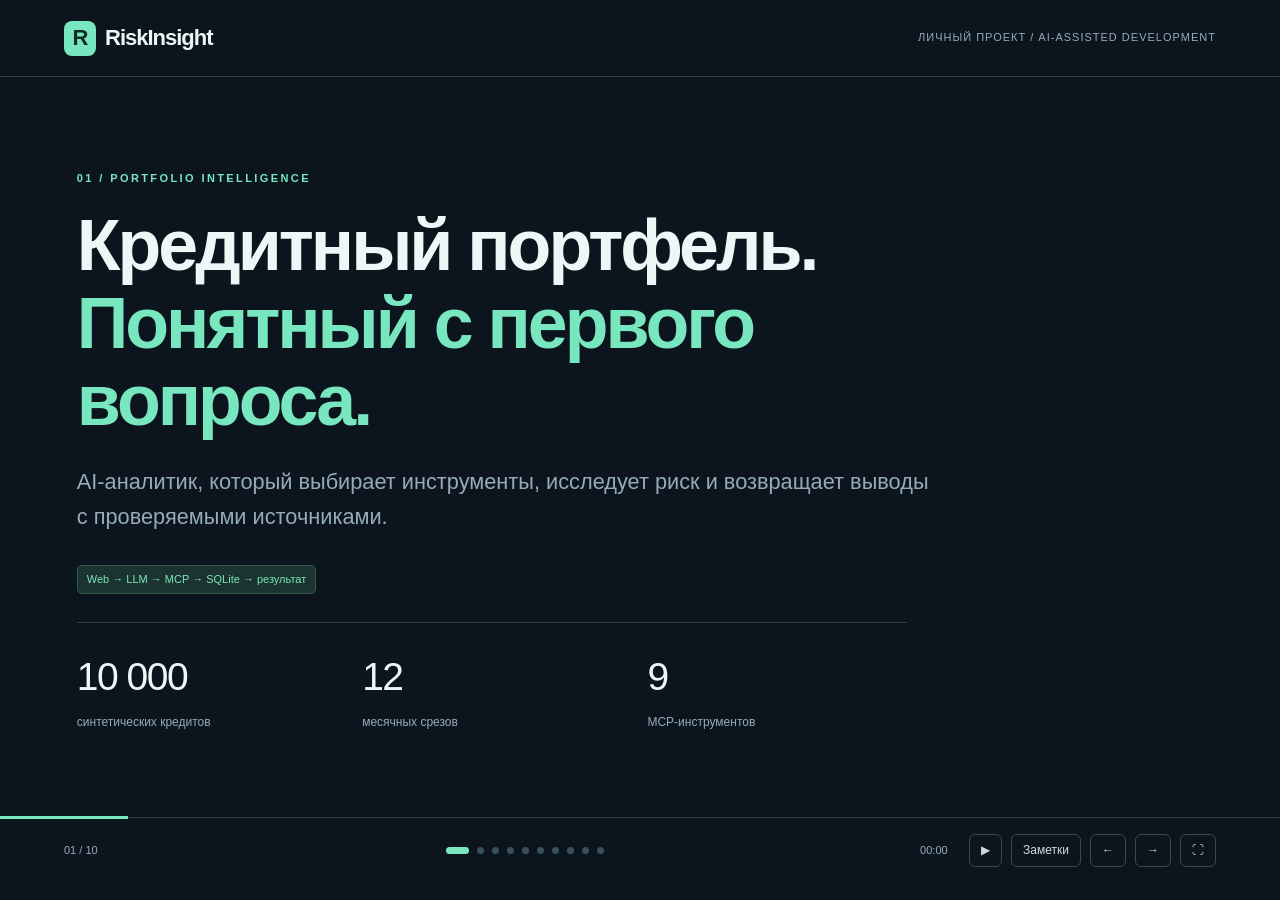
==== docs/presentation.html @ fd362401 "Initial RiskInsight release" ====
<!doctype html><html lang="ru"><head><meta charset="utf-8"><meta name="viewport" content="width=device-width,initial-scale=1"><title>RiskInsight — защита проекта</title><style>
:root{--bg:#0c151d;--panel:#15232e;--line:#2b3c48;--mint:#78e6be;--muted:#95abba;--text:#eff6f7;--violet:#b6b2f7;--amber:#ebc083}*{box-sizing:border-box}body{background:var(--bg);color:var(--text);font:17px/1.55 -apple-system,BlinkMacSystemFont,'Segoe UI',Arial,sans-serif;margin:0}button,select{font:inherit;cursor:pointer}button:focus-visible,select:focus-visible{outline:2px solid var(--mint);outline-offset:4px}header{height:77px;padding:0 5vw;display:flex;align-items:center;justify-content:space-between;border-bottom:1px solid var(--line);font-size:14px}.brand{font-weight:700;font-size:22px;letter-spacing:-1px}.brand b{display:inline-grid;place-items:center;background:var(--mint);color:#102c27;width:32px;height:35px;border-radius:8px;margin-right:9px}.header-right{color:var(--muted);font-size:11px;letter-spacing:1px}.deck{max-width:1500px;margin:auto}.slide{display:none;min-height:calc(100vh - 160px);padding:45px 6vw 35px;animation:appear .22s ease}.slide.active{display:flex;flex-direction:column;justify-content:center}@keyframes appear{from{opacity:.25;transform:translateY(8px)}to{opacity:1;transform:none}}.eyebrow{font-size:11px;letter-spacing:2.4px;color:var(--mint);font-weight:600;margin-bottom:20px}.slide h1{font-size:clamp(37px,5.6vw,78px);line-height:1.08;font-weight:550;letter-spacing:-3px;margin:0 0 26px;max-width:1040px}.slide h1 em{font-style:normal;color:var(--mint)}.slide h2{font-size:clamp(28px,3.5vw,50px);line-height:1.15;letter-spacing:-1.7px;font-weight:550;margin:0 0 24px;max-width:1000px}.lede{max-width:860px;color:var(--muted);font-size:clamp(15px,1.7vw,23px);margin:0 0 30px;line-height:1.6}.muted{color:var(--muted)}.hero-grid{display:grid;grid-template-columns:repeat(3,1fr);max-width:830px;margin-top:28px;border-top:1px solid var(--line);padding-top:24px;gap:26px}.hero-stat strong{font-size:39px;font-weight:500;letter-spacing:-1.5px;display:block}.hero-stat span{font-size:12px;color:var(--muted)}.tag{display:inline-block;background:#1c3430;border:1px solid #33594d;border-radius:5px;color:var(--mint);font-size:11px;padding:5px 9px;width:fit-content}.cards{display:grid;grid-template-columns:repeat(3,minmax(0,1fr));gap:18px;margin:10px 0 25px}.card{background:var(--panel);border:1px solid var(--line);border-radius:12px;padding:25px}.card .number{color:var(--mint);font:12px monospace}.card h3{font-size:21px;line-height:1.4;font-weight:500;margin:14px 0}.card p{font-size:14px;color:var(--muted);margin:0;line-height:1.7}.callout{border-left:3px solid var(--mint);background:#142a2a;padding:17px 22px;color:#c7dedb;font-size:16px;margin:13px 0}.flow{display:flex;gap:12px;align-items:stretch;flex-wrap:wrap;margin:25px 0}.flow button{flex:1;min-width:110px;border:1px solid var(--line);border-radius:9px;background:var(--panel);padding:19px 12px;color:var(--text);text-align:left;font-size:17px;position:relative}.flow button small{display:block;color:var(--muted);font-size:10px;margin-top:8px}.flow button.selected{border-color:var(--mint);color:var(--mint);background:#193732}.flow button:after{content:'→';position:absolute;right:-12px;top:28px;color:var(--mint);z-index:2}.flow button:last-child:after{content:''}.flow-description{min-height:97px;background:#111f29;border:1px solid var(--line);border-radius:9px;padding:22px;font-size:17px;color:#becfda}.split{display:grid;grid-template-columns:1fr 1fr;gap:25px;margin:15px 0}.code{background:#101c25;border:1px solid #304653;border-radius:10px;padding:25px;color:#9fd9c4;font:15px/1.9 ui-monospace,SFMono-Regular,Consolas,monospace;white-space:pre-wrap;overflow-wrap:anywhere;margin:0}.steps{display:grid;gap:15px}.step{display:grid;grid-template-columns:32px 1fr;gap:12px;align-items:start}.step b{width:28px;height:28px;border-radius:50%;display:grid;place-items:center;background:#25423c;color:var(--mint);font-size:12px;font-weight:500}.step p{margin:0;font-size:15px;color:var(--muted)}.step strong{display:block;font-weight:500;color:var(--text);font-size:18px;margin-bottom:4px}.formula{font:20px/1.6 ui-monospace,Consolas,monospace;color:var(--mint);margin:18px 0}.metric-grid{display:grid;grid-template-columns:1fr 1fr;gap:20px;margin:15px 0}.metric-card{border:1px solid var(--line);border-radius:10px;padding:20px 24px;background:var(--panel)}.metric-card h3{font-size:17px;font-weight:500;margin:0}.metric-card p{font-size:13px;color:var(--muted);margin:8px 0}.data-header{display:flex;align-items:center;gap:20px;margin:5px 0 18px}select{padding:8px 15px;border-radius:6px;border:1px solid #395448;background:#182b2b;color:var(--mint);font-size:14px}.data-stats{display:grid;grid-template-columns:repeat(4,1fr);gap:15px;margin:12px 0}.data-stats>div{padding:19px;background:var(--panel);border:1px solid var(--line);border-radius:9px}.data-stats span{font-size:11px;color:var(--muted)}.data-stats strong{display:block;font-size:30px;font-weight:500;margin-top:9px;letter-spacing:-1px}.mini-bars{display:flex;align-items:flex-end;gap:12px;height:175px;margin:12px 0 25px;padding:18px 0 25px;border-bottom:1px solid var(--line)}.mini-bars>div{flex:1;position:relative;min-height:3px;background:#4a9180;border-radius:4px 4px 0 0;cursor:pointer}.mini-bars>div.current{background:var(--mint)}.mini-bars small{position:absolute;top:calc(100% + 9px);left:50%;transform:translateX(-50%);font-size:9px;color:var(--muted);white-space:nowrap}.mini-bars span{position:absolute;top:-21px;left:50%;transform:translateX(-50%);font-size:10px;white-space:nowrap}.two-lists{display:grid;grid-template-columns:1fr 1fr;gap:30px;margin:15px 0}.list-row{border-bottom:1px solid var(--line);padding:12px 0;font-size:16px;display:flex;gap:12px}.list-row span{color:var(--mint);min-width:20px}.list-row.warning span{color:var(--amber)}.list-title{font-size:12px;color:var(--muted);letter-spacing:1.3px;margin-bottom:10px}.timeline{display:grid;grid-template-columns:repeat(4,1fr);gap:18px;margin:25px 0}.timeline>div{border-top:2px solid #3a6858;padding:17px 0}.timeline small{color:var(--mint);font-size:11px;letter-spacing:1px}.timeline h3{font-size:19px;font-weight:500;margin:9px 0}.timeline p{font-size:13px;color:var(--muted)}.demo-code{font-size:19px;line-height:1.7;color:var(--text);padding:22px 27px;border:1px solid #426451;border-radius:10px;background:#1c302c;margin:15px 0 25px}.status-line{display:flex;gap:20px;align-items:center;flex-wrap:wrap;font-size:14px;margin-top:20px}.status-line span{border:1px solid var(--line);padding:10px 15px;border-radius:7px;color:#c0d2dc}.status-line strong{color:var(--mint);font-weight:500}.note{font-size:11px;color:var(--muted);margin:15px 0}.notes{display:none;margin:15px 0 0;padding:16px 20px;background:#302b24;border-left:3px solid var(--amber);color:#e5cdac;font-size:13px}.show-notes .active .notes{display:block}.controls{height:66px;position:relative;border-top:1px solid var(--line);display:flex;align-items:center;justify-content:space-between;padding:0 5vw;gap:20px}.counter{font-size:11px;color:var(--muted);min-width:65px}.dots{display:flex;gap:8px}.dots button{width:7px;height:7px;border:0;padding:0;background:#3a4e5c;border-radius:50%}.dots button.active{background:var(--mint);width:23px;border-radius:5px}.control-buttons{display:flex;align-items:center;gap:9px}.control-buttons button{background:none;border:1px solid #354853;border-radius:6px;color:#c9dbe2;padding:6px 11px;font-size:12px}.timer{font-size:11px;color:var(--muted);font-variant-numeric:tabular-nums;min-width:40px}.progress{height:3px;background:var(--mint);transition:width .25s;position:absolute;top:-2px;left:0}.link-button{display:inline-block;color:#0d2b23;background:var(--mint);border:0;padding:11px 17px;border-radius:7px;font-size:14px;text-decoration:none;margin:8px 0;width:fit-content}.kbd-hint{font-size:10px;color:var(--muted);margin-top:16px}@media(max-width:800px){header{height:62px}.header-right{font-size:8px}.slide{padding:30px 6vw;min-height:calc(100vh - 135px)}.slide h1{letter-spacing:-1.7px}.cards,.timeline{grid-template-columns:1fr 1fr;gap:12px}.card{padding:17px}.card h3{font-size:17px}.card p{font-size:12px}.split,.two-lists{grid-template-columns:1fr}.code{font-size:12px;padding:17px}.data-stats{grid-template-columns:1fr 1fr}.metric-card{padding:15px}.formula{font-size:14px}.hero-stat strong{font-size:29px}.hero-stat span{font-size:10px}.controls{padding:0 5vw;gap:10px}.dots{gap:5px}.control-buttons button{padding:6px 8px;font-size:10px}.control-buttons .notes-btn{display:none}.mini-bars{gap:7px}.mini-bars small{font-size:7px}.mini-bars span{font-size:8px}.flow button{font-size:13px;min-width:80px}.flow-description{font-size:14px}.slide h2{letter-spacing:-1px}.lede{font-size:15px}}@media print{header,.controls,.notes,.kbd-hint{display:none}.slide{display:flex!important;min-height:100vh;page-break-after:always}.slide:last-child{page-break-after:auto}body{-webkit-print-color-adjust:exact;print-color-adjust:exact}.slide{animation:none}}
</style></head><body><header><div class="brand"><b>R</b>RiskInsight</div><span class="header-right">ЛИЧНЫЙ ПРОЕКТ / AI-ASSISTED DEVELOPMENT</span></header><main class="deck">
<section class="slide active"><div class="eyebrow">01 / PORTFOLIO INTELLIGENCE</div><h1>Кредитный портфель.<br><em>Понятный с первого<br>вопроса.</em></h1><p class="lede">AI-аналитик, который выбирает инструменты, исследует риск и возвращает выводы с проверяемыми источниками.</p><span class="tag">Web → LLM → MCP → SQLite → результат</span><div class="hero-grid"><div class="hero-stat"><strong>10 000</strong><span>синтетических кредитов</span></div><div class="hero-stat"><strong>12</strong><span>месячных срезов</span></div><div class="hero-stat"><strong>9</strong><span>MCP-инструментов</span></div></div><aside class="notes">0:00–0:40. Представьтесь. Основная идея — не дать LLM посчитать риск, а дать ей инструменты для проверяемого анализа. Все показатели в презентации относятся только к синтетическим данным.</aside></section>
<section class="slide"><div class="eyebrow">02 / ПРИКЛАДНАЯ ЗАДАЧА</div><h2>Меньше ручных переходов.<br>Больше прозрачности анализа.</h2><p class="lede">Для риск-аналитика, которому нужно быстро исследовать портфель, а не просто увидеть еще один дашборд.</p><div class="cards"><article class="card"><span class="number">01 — ВОПРОС</span><h3>Что происходит с просрочкой?</h3><p>Нужны сопоставимые срезы, правильный знаменатель и одна область фильтров.</p></article><article class="card"><span class="number">02 — ИССЛЕДОВАНИЕ</span><h3>Какие сегменты дали вклад?</h3><p>Важно различать уровень риска, размер сегмента и эффект структуры портфеля.</p></article><article class="card"><span class="number">03 — ПРОВЕРКА</span><h3>Откуда взялись эти числа?</h3><p>Источники, параметры и результаты инструментов должны оставаться доступными.</p></article></div><div class="callout">Результат проекта: аналитический ответ, а не автоматическое решение по заемщику.</div><aside class="notes">0:40–1:20. Не обещайте измеренную экономию времени: пользовательского исследования и банковского пилота пока нет. Покажите конкретную прикладную задачу.</aside></section>
<section class="slide"><div class="eyebrow">03 / СКВОЗНАЯ АРХИТЕКТУРА</div><h2>Один вопрос.<br>Разделенные зоны ответственности.</h2><p class="lede">Нажмите на любой этап, чтобы увидеть его роль.</p><div class="flow" id="flow"><button data-step="0" class="selected">Пользователь<small>Вопрос и область</small></button><button data-step="1">Web UI<small>FastAPI + HTML/JS</small></button><button data-step="2">LLM-агент<small>Tool-calling loop</small></button><button data-step="3">MCP<small>JSON-RPC / stdio</small></button><button data-step="4">SQLite<small>Read-only analytics</small></button><button data-step="5">Ответ<small>Текст + [Tn]</small></button></div><div id="flow-description" class="flow-description">Пользователь формулирует вопрос и выбирает дату, продукт, регион и рейтинг.</div><div class="callout">MCP — отдельный процесс с initialize, tools/list и tools/call. Это не обычная функция с переименованным интерфейсом.</div><aside class="notes">1:20–2:00. Покажите 2–3 этапа кликами. Объясните, что MCP stdio допустим внутри одного контейнера: публичный Web UI не означает публичный MCP endpoint. Числа считает Python/SQL.</aside></section>
<section class="slide"><div class="eyebrow">04 / AI-ЛОГИКА</div><h2>Модель выбирает анализ.<br>Инструменты дают доказательства.</h2><div class="split"><div class="steps"><div class="step"><b>1</b><p><strong>Узнать контекст</strong>Даты, категории и определения метрик — из get_dataset_context.</p></div><div class="step"><b>2</b><p><strong>Выбрать инструменты</strong>Модель определяет последовательность вызовов в пределах бюджета.</p></div><div class="step"><b>3</b><p><strong>Получить факты</strong>Валидируемые аргументы, фиксированные SQL-запросы и результаты MCP.</p></div><div class="step"><b>4</b><p><strong>Сформировать вывод</strong>Ссылки [T1], [T2], оговорки и проверки для человека.</p></div></div><pre class="code">tools/call
{
  "name": "explain_npl_change",
  "arguments": {
    "start_date": "2026-04-30",
    "end_date": "2026-09-30",
    "dimension": "product"
  }
}

→ structuredContent
→ source_ref: "T2"
→ вывод с источником [T2]</pre></div><p class="note">DEMO использует фиксированные сценарии и не выдается за LLM. Без реальной модели критерий AI-логики не считается закрытым.</p><aside class="notes">2:00–2:45. Это ключевой слайд для защиты. Не называйте демонстрационные шаблоны искусственным интеллектом. Для настоящей защиты запустите APP_MODE=llm и проверьте провайдера.</aside></section>
<section class="slide"><div class="eyebrow">05 / МЕТОДОЛОГИЯ</div><h2>Сначала определения.<br>Потом красивые выводы.</h2><div class="metric-grid"><div class="metric-card"><h3>Просрочка DPD 90+</h3><div class="formula">Σ остаток[DPD ≥ 90] / Σ остаток</div><p>Учебный proxy. Не полное регуляторное определение NPL.</p></div><div class="metric-card"><h3>Изменение доли</h3><div class="formula">(доля₁ − доля₀) × 100 п.п.</div><p>Доли возвращаются в диапазоне 0…1. Остатки разных дат не суммируются.</p></div><div class="metric-card"><h3>Учебный expected loss</h3><div class="formula">EL₁₂ = Σ EAD × PD₁₂ × LGD</div><p>Не IFRS 9 ECL. PD/LGD синтетические; нет стадий и дисконтирования.</p></div><div class="metric-card"><h3>Атрибуция изменения</h3><div class="formula">Δ(wr) = w̄ × Δr + r̄ × Δw</div><p>Внутрисегментный риск + структура. Арифметическое разложение, не причинность.</p></div></div><aside class="notes">2:45–3:30. Выделите два типичных риска: модель путает проценты и процентные пункты; наблюдаемое изменение выдает за причину. Здесь это вынесено в код, контракт и промпт.</aside></section>
<section class="slide"><div class="eyebrow">06 / ДАННЫЕ И МЕТРИКИ</div><h2>Воспроизводимый портфель.<br>Проверяемые срезы.</h2><div class="data-header"><select id="demo-month" aria-label="Месячный срез"></select><span class="tag">SYNTHETIC / SEED 42</span></div><div class="data-stats"><div><span>ОСТАТОК ПОРТФЕЛЯ</span><strong id="d-balance">—</strong></div><div><span>DPD 90+ · ПО ОСТАТКУ</span><strong id="d-npl">—</strong></div><div><span>КРЕДИТОВ</span><strong id="d-count">—</strong></div><div><span>УЧЕБНЫЙ EL₁₂</span><strong id="d-el">—</strong></div></div><div id="demo-bars" class="mini-bars"></div><p class="note">Это офлайн-срезы, встроенные в презентацию из генератора проекта, а не обращение к LLM или хостингу. Нажатие на столбец меняет выбранную дату.</p><aside class="notes">3:30–4:10. Переключите месяц. Зафиксированная когорта: нет новых выдач и списаний. Заложенное в генератор ухудшение отдельных сегментов — учебный механизм, а не наблюдение о реальном рынке.</aside></section>
<section class="slide"><div class="eyebrow">07 / КАЧЕСТВО И БЕЗОПАСНОСТЬ</div><h2>Что защищено кодом.<br>Что все еще проверяет человек.</h2><div class="two-lists"><div><div class="list-title">ТЕХНИЧЕСКИЕ ОГРАНИЧЕНИЯ</div><div class="list-row"><span>✓</span>Только разрешенные MCP-инструменты</div><div class="list-row"><span>✓</span>Read-only SQLite и параметры SQL</div><div class="list-row"><span>✓</span>Валидация схем, лимит шагов и тайм-ауты</div><div class="list-row"><span>✓</span>Токен доступа и лимит запросов</div><div class="list-row"><span>✓</span>Расчеты, MCP и API покрыты тестами</div></div><div><div class="list-title">ГРАНИЦЫ ПРОЕКТА</div><div class="list-row warning"><span>!</span>Ссылки не доказывают правоту интерпретации</div><div class="list-row warning"><span>!</span>PD/LGD не являются банковской моделью</div><div class="list-row warning"><span>!</span>Нет индивидуальных кредитных решений</div><div class="list-row warning"><span>!</span>Общий токен — не полноценная IAM</div><div class="list-row warning"><span>!</span>Нужен реальный LLM smoke-test до защиты</div></div></div><aside class="notes">4:10–4:55. Журнал показывает вызовы инструментов, а не скрытые рассуждения модели. Не заявляйте, что галлюцинации полностью устранены. Тест LLM в архиве использует mock API; ключ провайдера нужен для реальной проверки.</aside></section>
<section class="slide"><div class="eyebrow">08 / SPEC-DRIVEN DEVELOPMENT</div><h2>От требований<br>к воспроизводимой реализации.</h2><div class="timeline"><div><small>01 / SPEC</small><h3>Сценарии и границы</h3><p>SPEC.md: критерии приемки, метрики, ограничения и контракт данных.</p></div><div><small>02 / CONTRACTS</small><h3>Инструменты и схемы</h3><p>Pydantic-контракты, каталог MCP, ресурс методологии и ошибки.</p></div><div><small>03 / BUILD</small><h3>Вертикальный срез</h3><p>Данные → MCP → агент → Web UI → результат с источниками.</p></div><div><small>04 / VERIFY</small><h3>Тесты и публикация</h3><p>pytest, smoke-тест, Docker, CI и шаблон Render.</p></div></div><div class="callout">README объясняет запуск и ограничения. AGENTS.md задает правила дальнейшей AI-ассистированной разработки.</div><p class="note">Это структура поставленного проекта, а не заявление о несуществующей истории коммитов или пройденном семестровом процессе.</p><aside class="notes">4:55–5:35. Покажите трассировку требований в SPEC.md и реальные файлы тестов. Объясните, как будете вносить изменения: сначала контракт и критерий, затем реализация и проверка.</aside></section>
<section class="slide"><div class="eyebrow">09 / ЖИВАЯ ДЕМОНСТРАЦИЯ</div><h2>Один запрос.<br>От вопроса до проверенного вклада.</h2><div class="demo-code">«Проанализируй качество портфеля за последние шесть доступных срезов. Какие продукты дали вклад в изменение DPD 90+? Отдели факты от гипотез и укажи источники».</div><div class="steps"><div class="step"><b>1</b><p><strong>Показать область анализа</strong>Дата, продукт, регион, режим LLM и синтетическая природа данных.</p></div><div class="step"><b>2</b><p><strong>Дождаться результата в приложении</strong>Модель вызывает MCP, получает динамику и разложение.</p></div><div class="step"><b>3</b><p><strong>Открыть [Tn] и экспорт</strong>Проверить аргументы, цифры, журнал JSON-RPC и отчет Markdown.</p></div></div><a class="link-button" href="http://localhost:8000" target="_blank" rel="noopener" id="app-link">Открыть приложение ↗</a><p class="note">При открытии презентации через сервис кнопка ведет в этот же сервис. Для офлайн-файла требуется локальный запуск на порту 8000.</p><aside class="notes">5:35–8:10. Перейдите в приложение. Проверьте, что реально виден LLM, не DEMO. Откройте источник после ответа и сравните с графиком. Если API не отвечает, честно покажите DEMO как запасной сценарий и отдельно объясните статус LLM.</aside></section>
<section class="slide"><div class="eyebrow">10 / РЕЗУЛЬТАТ И СЛЕДУЮЩИЙ ЭТАП</div><h2>Не просто чат.<br><em style="font-style:normal;color:var(--mint)">Проверяемый аналитический цикл.</em></h2><p class="lede">Рабочий код связывает пользовательский вопрос, выбор инструментов, расчет метрик и объяснение результата.</p><div class="cards"><article class="card"><span class="number">РЕАЛИЗОВАНО</span><h3>Вертикальный срез</h3><p>Web, MCP, SQLite, LLM-адаптер, DEMO, экспорт, тесты и документация.</p></article><article class="card"><span class="number">ПЕРЕД ЗАЩИТОЙ</span><h3>Публикация и live-тест</h3><p>Подключить модель, проверить реальные ответы, загрузить публичный репозиторий и развернуть сервис.</p></article><article class="card"><span class="number">ДАЛЕЕ</span><h3>От MVP к практике</h3><p>Ролевой доступ, реальные источники под контролем владельца данных, валидация моделей и оценка качества ответов.</p></article></div><div class="status-line"><span><strong>Web</strong> · точка входа</span><span><strong>LLM</strong> · выбор анализа</span><span><strong>MCP</strong> · инструменты</span><span><strong>[Tn]</strong> · проверка</span></div><aside class="notes">8:10–9:00. Финальный слайд отражает состояние поставки. После настоящей публикации замените статус на реальные ссылки и добавьте результат live LLM smoke-test. До этого не заявляйте о готовом публичном сервисе.</aside></section>
</main><div class="controls"><div class="progress" id="progress"></div><span class="counter" id="counter">01 / 10</span><div class="dots" id="dots"></div><div class="control-buttons"><span class="timer" id="timer">00:00</span><button id="timer-button" title="Начать или остановить таймер">▶</button><button class="notes-btn" id="notes-button" title="Заметки выступающего (N)">Заметки</button><button id="prev" aria-label="Предыдущий слайд">←</button><button id="next" aria-label="Следующий слайд">→</button><button id="fullscreen" title="Полноэкранный режим (F)">⛶</button></div></div>
<script id="presentation-data" type="application/json">[{"as_of": "2025-10-31", "loan_count": 10000, "balance_rub": 18671600706.0, "npl90_balance_rub": 225974549.0, "npl90_count": 146, "npl90_ratio": 0.01210258, "npl90_count_ratio": 0.0146, "dpd1_ratio": 0.06637502, "dpd30_ratio": 0.03782954, "dpd60_ratio": 0.01974634, "weighted_rate": 0.15810087, "el_rub": 223631466.37, "el_ratio": 0.01197709}, {"as_of": "2025-11-30", "loan_count": 10000, "balance_rub": 18553743583.12, "npl90_balance_rub": 317701650.36, "npl90_count": 196, "npl90_ratio": 0.01712332, "npl90_count_ratio": 0.0196, "dpd1_ratio": 0.0556378, "dpd30_ratio": 0.04483104, "dpd60_ratio": 0.02784569, "weighted_rate": 0.15794129, "el_rub": 251690143.78, "el_ratio": 0.01356546}, {"as_of": "2025-12-31", "loan_count": 10000, "balance_rub": 18436368818.73, "npl90_balance_rub": 428563670.28, "npl90_count": 260, "npl90_ratio": 0.02324556, "npl90_count_ratio": 0.026, "dpd1_ratio": 0.05093282, "dpd30_ratio": 0.04012979, "dpd60_ratio": 0.03373522, "weighted_rate": 0.15778132, "el_rub": 286158703.55, "el_ratio": 0.01552142}, {"as_of": "2026-01-31", "loan_count": 10000, "balance_rub": 18320174216.02, "npl90_balance_rub": 545475653.82, "npl90_count": 321, "npl90_ratio": 0.02977459, "npl90_count_ratio": 0.0321, "dpd1_ratio": 0.04893046, "dpd30_ratio": 0.03888803, "dpd60_ratio": 0.03350997, "weighted_rate": 0.15762371, "el_rub": 319391048.41, "el_ratio": 0.01743384}, {"as_of": "2026-02-28", "loan_count": 10000, "balance_rub": 18205081032.25, "npl90_balance_rub": 593211126.59, "npl90_count": 349, "npl90_ratio": 0.03258492, "npl90_count_ratio": 0.0349, "dpd1_ratio": 0.05009054, "dpd30_ratio": 0.04148284, "dpd60_ratio": 0.03494448, "weighted_rate": 0.15746744, "el_rub": 333778983.81, "el_ratio": 0.01833439}, {"as_of": "2026-03-31", "loan_count": 10000, "balance_rub": 18091348260.87, "npl90_balance_rub": 604642475.82, "npl90_count": 363, "npl90_ratio": 0.03342164, "npl90_count_ratio": 0.0363, "dpd1_ratio": 0.05235967, "dpd30_ratio": 0.04280344, "dpd60_ratio": 0.03754885, "weighted_rate": 0.15731288, "el_rub": 337748272.77, "el_ratio": 0.01866905}, {"as_of": "2026-04-30", "loan_count": 10000, "balance_rub": 17978956775.32, "npl90_balance_rub": 635156945.07, "npl90_count": 393, "npl90_ratio": 0.0353278, "npl90_count_ratio": 0.0393, "dpd1_ratio": 0.05708916, "dpd30_ratio": 0.04547157, "dpd60_ratio": 0.03901414, "weighted_rate": 0.15715902, "el_rub": 363855786.51, "el_ratio": 0.02023787}, {"as_of": "2026-05-31", "loan_count": 10000, "balance_rub": 17867894594.77, "npl90_balance_rub": 634125226.54, "npl90_count": 412, "npl90_ratio": 0.03548964, "npl90_count_ratio": 0.0412, "dpd1_ratio": 0.05630275, "dpd30_ratio": 0.0461006, "dpd60_ratio": 0.03887527, "weighted_rate": 0.15700845, "el_rub": 380644619.51, "el_ratio": 0.02130327}, {"as_of": "2026-06-30", "loan_count": 10000, "balance_rub": 17758058025.84, "npl90_balance_rub": 651943104.44, "npl90_count": 443, "npl90_ratio": 0.03671252, "npl90_count_ratio": 0.0443, "dpd1_ratio": 0.05877843, "dpd30_ratio": 0.04738471, "dpd60_ratio": 0.04164699, "weighted_rate": 0.15685999, "el_rub": 403852418.91, "el_ratio": 0.02274192}, {"as_of": "2026-07-31", "loan_count": 10000, "balance_rub": 17649838445.39, "npl90_balance_rub": 691942695.12, "npl90_count": 474, "npl90_ratio": 0.03920391, "npl90_count_ratio": 0.0474, "dpd1_ratio": 0.0637147, "dpd30_ratio": 0.05112335, "dpd60_ratio": 0.04294128, "weighted_rate": 0.15671487, "el_rub": 433191853.32, "el_ratio": 0.02454367}, {"as_of": "2026-08-31", "loan_count": 10000, "balance_rub": 17543173616.51, "npl90_balance_rub": 732574431.98, "npl90_count": 523, "npl90_ratio": 0.04175838, "npl90_count_ratio": 0.0523, "dpd1_ratio": 0.06960899, "dpd30_ratio": 0.05840087, "dpd60_ratio": 0.04875788, "weighted_rate": 0.15657275, "el_rub": 467183990.27, "el_ratio": 0.02663053}, {"as_of": "2026-09-30", "loan_count": 10000, "balance_rub": 17437741203.08, "npl90_balance_rub": 797406074.0, "npl90_count": 578, "npl90_ratio": 0.04572875, "npl90_count_ratio": 0.0578, "dpd1_ratio": 0.07300958, "dpd30_ratio": 0.06020547, "dpd60_ratio": 0.05265719, "weighted_rate": 0.15643261, "el_rub": 504773285.56, "el_ratio": 0.02894717}]</script>
<script>
const slides=[...document.querySelectorAll('.slide')];let page=0;const dots=document.getElementById('dots');slides.forEach((s,i)=>{const b=document.createElement('button');b.title='Слайд '+(i+1);b.setAttribute('aria-label','Слайд '+(i+1));b.onclick=()=>go(i);dots.append(b);});
function go(i){page=Math.max(0,Math.min(slides.length-1,i));slides.forEach((s,j)=>s.classList.toggle('active',j===page));[...dots.children].forEach((b,j)=>b.classList.toggle('active',j===page));document.getElementById('counter').textContent=String(page+1).padStart(2,'0')+' / '+slides.length;document.getElementById('progress').style.width=(page+1)/slides.length*100+'%';document.getElementById('prev').disabled=page===0;document.getElementById('next').disabled=page===slides.length-1;history.replaceState(null,'','#'+(page+1));window.scrollTo(0,0);}
document.getElementById('prev').onclick=()=>go(page-1);document.getElementById('next').onclick=()=>go(page+1);document.getElementById('notes-button').onclick=()=>document.body.classList.toggle('show-notes');function fullscreen(){if(document.fullscreenElement)document.exitFullscreen?.();else document.documentElement.requestFullscreen?.();}document.getElementById('fullscreen').onclick=fullscreen;document.addEventListener('keydown',e=>{if(['SELECT','INPUT','TEXTAREA'].includes(e.target.tagName))return;if(['ArrowRight','PageDown',' '].includes(e.key)){e.preventDefault();go(page+1);}if(['ArrowLeft','PageUp'].includes(e.key)){e.preventDefault();go(page-1);}if(e.key==='Home')go(0);if(e.key==='End')go(slides.length-1);if(e.key.toLowerCase()==='n')document.body.classList.toggle('show-notes');if(e.key.toLowerCase()==='f')fullscreen();});
const descriptions=['Пользователь формулирует вопрос и выбирает дату, продукт, регион и рейтинг.','Web UI передает вопрос и фильтры в FastAPI. Ключ LLM остается только на сервере.','Модель получает схемы инструментов, выбирает последовательность вызовов и интерпретирует факты. Бюджет ограничен.','Отдельный процесс отвечает по MCP JSON-RPC через stdio. Поддержаны initialize, tools/list, tools/call и resources/read.','Детерминированные расчеты на Python/SQL. Только чтение, параметризованные запросы, валидируемые аргументы.','Пользователь видит текст со ссылками [Tn], результаты инструментов, длительность и экспорт. Скрытые рассуждения не отображаются.'];document.querySelectorAll('[data-step]').forEach(b=>b.onclick=()=>{document.querySelectorAll('[data-step]').forEach(x=>x.classList.remove('selected'));b.classList.add('selected');document.getElementById('flow-description').textContent=descriptions[Number(b.dataset.step)];});
const data=JSON.parse(document.getElementById('presentation-data').textContent);const select=document.getElementById('demo-month');data.forEach(r=>select.add(new Option(r.as_of,r.as_of)));select.value=data.at(-1).as_of;const nf=new Intl.NumberFormat('ru-RU',{maximumFractionDigits:2});function renderData(){const r=data.find(x=>x.as_of===select.value);document.getElementById('d-balance').textContent=nf.format(r.balance_rub/1e9)+' млрд ₽';document.getElementById('d-npl').textContent=nf.format(r.npl90_ratio*100)+'%';document.getElementById('d-count').textContent=new Intl.NumberFormat('ru-RU').format(r.loan_count);document.getElementById('d-el').textContent=nf.format(r.el_rub/1e6)+' млн ₽';const bars=document.getElementById('demo-bars');bars.replaceChildren();const max=Math.max(...data.map(d=>d.npl90_ratio));data.forEach(x=>{const b=document.createElement('div');b.style.height=(x.npl90_ratio/max*90)+'%';b.classList.toggle('current',x.as_of===select.value);b.setAttribute('role','button');b.tabIndex=0;b.setAttribute('aria-label',x.as_of);const value=document.createElement('span');value.textContent=nf.format(x.npl90_ratio*100)+'%';const month=document.createElement('small');month.textContent=x.as_of.slice(0,7);b.append(value,month);const choose=()=>{select.value=x.as_of;renderData();};b.onclick=choose;b.onkeydown=e=>{if(e.key==='Enter'){e.stopPropagation();choose();}};bars.append(b);});}select.onchange=renderData;renderData();
let elapsed=0,running=false,last=0;document.getElementById('timer-button').onclick=()=>{running=!running;last=performance.now();document.getElementById('timer-button').textContent=running?'Ⅱ':'▶';};setInterval(()=>{if(running){const now=performance.now();elapsed+=now-last;last=now;}const secs=Math.floor(elapsed/1000);document.getElementById('timer').textContent=String(Math.floor(secs/60)).padStart(2,'0')+':'+String(secs%60).padStart(2,'0');},250);if(location.protocol==='http:'||location.protocol==='https:')document.getElementById('app-link').href=location.origin;go(Number(location.hash.slice(1))-1||0);
</script></body></html>
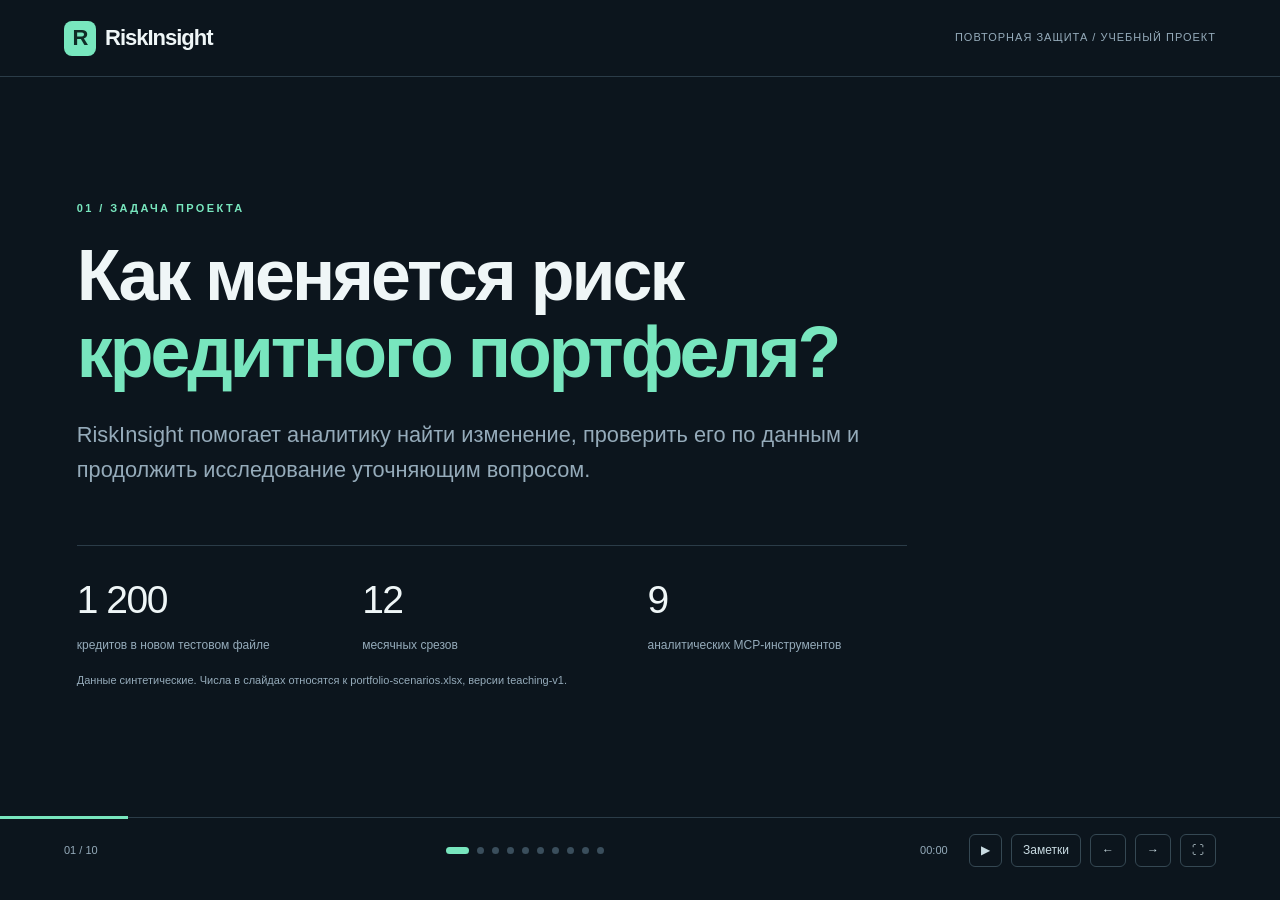
==== commit ad0a7d2a: "Complete analytical scenarios, MCP evidence charts, and conversation memory Add a fixed 1,200-loan, " ====
--- a/docs/presentation.html
+++ b/docs/presentation.html
@@ -1,35 +1,137 @@
 <!doctype html><html lang="ru"><head><meta charset="utf-8"><meta name="viewport" content="width=device-width,initial-scale=1"><title>RiskInsight — защита проекта</title><style>
 :root{--bg:#0c151d;--panel:#15232e;--line:#2b3c48;--mint:#78e6be;--muted:#95abba;--text:#eff6f7;--violet:#b6b2f7;--amber:#ebc083}*{box-sizing:border-box}body{background:var(--bg);color:var(--text);font:17px/1.55 -apple-system,BlinkMacSystemFont,'Segoe UI',Arial,sans-serif;margin:0}button,select{font:inherit;cursor:pointer}button:focus-visible,select:focus-visible{outline:2px solid var(--mint);outline-offset:4px}header{height:77px;padding:0 5vw;display:flex;align-items:center;justify-content:space-between;border-bottom:1px solid var(--line);font-size:14px}.brand{font-weight:700;font-size:22px;letter-spacing:-1px}.brand b{display:inline-grid;place-items:center;background:var(--mint);color:#102c27;width:32px;height:35px;border-radius:8px;margin-right:9px}.header-right{color:var(--muted);font-size:11px;letter-spacing:1px}.deck{max-width:1500px;margin:auto}.slide{display:none;min-height:calc(100vh - 160px);padding:45px 6vw 35px;animation:appear .22s ease}.slide.active{display:flex;flex-direction:column;justify-content:center}@keyframes appear{from{opacity:.25;transform:translateY(8px)}to{opacity:1;transform:none}}.eyebrow{font-size:11px;letter-spacing:2.4px;color:var(--mint);font-weight:600;margin-bottom:20px}.slide h1{font-size:clamp(37px,5.6vw,78px);line-height:1.08;font-weight:550;letter-spacing:-3px;margin:0 0 26px;max-width:1040px}.slide h1 em{font-style:normal;color:var(--mint)}.slide h2{font-size:clamp(28px,3.5vw,50px);line-height:1.15;letter-spacing:-1.7px;font-weight:550;margin:0 0 24px;max-width:1000px}.lede{max-width:860px;color:var(--muted);font-size:clamp(15px,1.7vw,23px);margin:0 0 30px;line-height:1.6}.muted{color:var(--muted)}.hero-grid{display:grid;grid-template-columns:repeat(3,1fr);max-width:830px;margin-top:28px;border-top:1px solid var(--line);padding-top:24px;gap:26px}.hero-stat strong{font-size:39px;font-weight:500;letter-spacing:-1.5px;display:block}.hero-stat span{font-size:12px;color:var(--muted)}.tag{display:inline-block;background:#1c3430;border:1px solid #33594d;border-radius:5px;color:var(--mint);font-size:11px;padding:5px 9px;width:fit-content}.cards{display:grid;grid-template-columns:repeat(3,minmax(0,1fr));gap:18px;margin:10px 0 25px}.card{background:var(--panel);border:1px solid var(--line);border-radius:12px;padding:25px}.card .number{color:var(--mint);font:12px monospace}.card h3{font-size:21px;line-height:1.4;font-weight:500;margin:14px 0}.card p{font-size:14px;color:var(--muted);margin:0;line-height:1.7}.callout{border-left:3px solid var(--mint);background:#142a2a;padding:17px 22px;color:#c7dedb;font-size:16px;margin:13px 0}.flow{display:flex;gap:12px;align-items:stretch;flex-wrap:wrap;margin:25px 0}.flow button{flex:1;min-width:110px;border:1px solid var(--line);border-radius:9px;background:var(--panel);padding:19px 12px;color:var(--text);text-align:left;font-size:17px;position:relative}.flow button small{display:block;color:var(--muted);font-size:10px;margin-top:8px}.flow button.selected{border-color:var(--mint);color:var(--mint);background:#193732}.flow button:after{content:'→';position:absolute;right:-12px;top:28px;color:var(--mint);z-index:2}.flow button:last-child:after{content:''}.flow-description{min-height:97px;background:#111f29;border:1px solid var(--line);border-radius:9px;padding:22px;font-size:17px;color:#becfda}.split{display:grid;grid-template-columns:1fr 1fr;gap:25px;margin:15px 0}.code{background:#101c25;border:1px solid #304653;border-radius:10px;padding:25px;color:#9fd9c4;font:15px/1.9 ui-monospace,SFMono-Regular,Consolas,monospace;white-space:pre-wrap;overflow-wrap:anywhere;margin:0}.steps{display:grid;gap:15px}.step{display:grid;grid-template-columns:32px 1fr;gap:12px;align-items:start}.step b{width:28px;height:28px;border-radius:50%;display:grid;place-items:center;background:#25423c;color:var(--mint);font-size:12px;font-weight:500}.step p{margin:0;font-size:15px;color:var(--muted)}.step strong{display:block;font-weight:500;color:var(--text);font-size:18px;margin-bottom:4px}.formula{font:20px/1.6 ui-monospace,Consolas,monospace;color:var(--mint);margin:18px 0}.metric-grid{display:grid;grid-template-columns:1fr 1fr;gap:20px;margin:15px 0}.metric-card{border:1px solid var(--line);border-radius:10px;padding:20px 24px;background:var(--panel)}.metric-card h3{font-size:17px;font-weight:500;margin:0}.metric-card p{font-size:13px;color:var(--muted);margin:8px 0}.data-header{display:flex;align-items:center;gap:20px;margin:5px 0 18px}select{padding:8px 15px;border-radius:6px;border:1px solid #395448;background:#182b2b;color:var(--mint);font-size:14px}.data-stats{display:grid;grid-template-columns:repeat(4,1fr);gap:15px;margin:12px 0}.data-stats>div{padding:19px;background:var(--panel);border:1px solid var(--line);border-radius:9px}.data-stats span{font-size:11px;color:var(--muted)}.data-stats strong{display:block;font-size:30px;font-weight:500;margin-top:9px;letter-spacing:-1px}.mini-bars{display:flex;align-items:flex-end;gap:12px;height:175px;margin:12px 0 25px;padding:18px 0 25px;border-bottom:1px solid var(--line)}.mini-bars>div{flex:1;position:relative;min-height:3px;background:#4a9180;border-radius:4px 4px 0 0;cursor:pointer}.mini-bars>div.current{background:var(--mint)}.mini-bars small{position:absolute;top:calc(100% + 9px);left:50%;transform:translateX(-50%);font-size:9px;color:var(--muted);white-space:nowrap}.mini-bars span{position:absolute;top:-21px;left:50%;transform:translateX(-50%);font-size:10px;white-space:nowrap}.two-lists{display:grid;grid-template-columns:1fr 1fr;gap:30px;margin:15px 0}.list-row{border-bottom:1px solid var(--line);padding:12px 0;font-size:16px;display:flex;gap:12px}.list-row span{color:var(--mint);min-width:20px}.list-row.warning span{color:var(--amber)}.list-title{font-size:12px;color:var(--muted);letter-spacing:1.3px;margin-bottom:10px}.timeline{display:grid;grid-template-columns:repeat(4,1fr);gap:18px;margin:25px 0}.timeline>div{border-top:2px solid #3a6858;padding:17px 0}.timeline small{color:var(--mint);font-size:11px;letter-spacing:1px}.timeline h3{font-size:19px;font-weight:500;margin:9px 0}.timeline p{font-size:13px;color:var(--muted)}.demo-code{font-size:19px;line-height:1.7;color:var(--text);padding:22px 27px;border:1px solid #426451;border-radius:10px;background:#1c302c;margin:15px 0 25px}.status-line{display:flex;gap:20px;align-items:center;flex-wrap:wrap;font-size:14px;margin-top:20px}.status-line span{border:1px solid var(--line);padding:10px 15px;border-radius:7px;color:#c0d2dc}.status-line strong{color:var(--mint);font-weight:500}.note{font-size:11px;color:var(--muted);margin:15px 0}.notes{display:none;margin:15px 0 0;padding:16px 20px;background:#302b24;border-left:3px solid var(--amber);color:#e5cdac;font-size:13px}.show-notes .active .notes{display:block}.controls{height:66px;position:relative;border-top:1px solid var(--line);display:flex;align-items:center;justify-content:space-between;padding:0 5vw;gap:20px}.counter{font-size:11px;color:var(--muted);min-width:65px}.dots{display:flex;gap:8px}.dots button{width:7px;height:7px;border:0;padding:0;background:#3a4e5c;border-radius:50%}.dots button.active{background:var(--mint);width:23px;border-radius:5px}.control-buttons{display:flex;align-items:center;gap:9px}.control-buttons button{background:none;border:1px solid #354853;border-radius:6px;color:#c9dbe2;padding:6px 11px;font-size:12px}.timer{font-size:11px;color:var(--muted);font-variant-numeric:tabular-nums;min-width:40px}.progress{height:3px;background:var(--mint);transition:width .25s;position:absolute;top:-2px;left:0}.link-button{display:inline-block;color:#0d2b23;background:var(--mint);border:0;padding:11px 17px;border-radius:7px;font-size:14px;text-decoration:none;margin:8px 0;width:fit-content}.kbd-hint{font-size:10px;color:var(--muted);margin-top:16px}@media(max-width:800px){header{height:62px}.header-right{font-size:8px}.slide{padding:30px 6vw;min-height:calc(100vh - 135px)}.slide h1{letter-spacing:-1.7px}.cards,.timeline{grid-template-columns:1fr 1fr;gap:12px}.card{padding:17px}.card h3{font-size:17px}.card p{font-size:12px}.split,.two-lists{grid-template-columns:1fr}.code{font-size:12px;padding:17px}.data-stats{grid-template-columns:1fr 1fr}.metric-card{padding:15px}.formula{font-size:14px}.hero-stat strong{font-size:29px}.hero-stat span{font-size:10px}.controls{padding:0 5vw;gap:10px}.dots{gap:5px}.control-buttons button{padding:6px 8px;font-size:10px}.control-buttons .notes-btn{display:none}.mini-bars{gap:7px}.mini-bars small{font-size:7px}.mini-bars span{font-size:8px}.flow button{font-size:13px;min-width:80px}.flow-description{font-size:14px}.slide h2{letter-spacing:-1px}.lede{font-size:15px}}@media print{header,.controls,.notes,.kbd-hint{display:none}.slide{display:flex!important;min-height:100vh;page-break-after:always}.slide:last-child{page-break-after:auto}body{-webkit-print-color-adjust:exact;print-color-adjust:exact}.slide{animation:none}}
-</style></head><body><header><div class="brand"><b>R</b>RiskInsight</div><span class="header-right">ЛИЧНЫЙ ПРОЕКТ / AI-ASSISTED DEVELOPMENT</span></header><main class="deck">
-<section class="slide active"><div class="eyebrow">01 / PORTFOLIO INTELLIGENCE</div><h1>Кредитный портфель.<br><em>Понятный с первого<br>вопроса.</em></h1><p class="lede">AI-аналитик, который выбирает инструменты, исследует риск и возвращает выводы с проверяемыми источниками.</p><span class="tag">Web → LLM → MCP → SQLite → результат</span><div class="hero-grid"><div class="hero-stat"><strong>10 000</strong><span>синтетических кредитов</span></div><div class="hero-stat"><strong>12</strong><span>месячных срезов</span></div><div class="hero-stat"><strong>9</strong><span>MCP-инструментов</span></div></div><aside class="notes">0:00–0:40. Представьтесь. Основная идея — не дать LLM посчитать риск, а дать ей инструменты для проверяемого анализа. Все показатели в презентации относятся только к синтетическим данным.</aside></section>
-<section class="slide"><div class="eyebrow">02 / ПРИКЛАДНАЯ ЗАДАЧА</div><h2>Меньше ручных переходов.<br>Больше прозрачности анализа.</h2><p class="lede">Для риск-аналитика, которому нужно быстро исследовать портфель, а не просто увидеть еще один дашборд.</p><div class="cards"><article class="card"><span class="number">01 — ВОПРОС</span><h3>Что происходит с просрочкой?</h3><p>Нужны сопоставимые срезы, правильный знаменатель и одна область фильтров.</p></article><article class="card"><span class="number">02 — ИССЛЕДОВАНИЕ</span><h3>Какие сегменты дали вклад?</h3><p>Важно различать уровень риска, размер сегмента и эффект структуры портфеля.</p></article><article class="card"><span class="number">03 — ПРОВЕРКА</span><h3>Откуда взялись эти числа?</h3><p>Источники, параметры и результаты инструментов должны оставаться доступными.</p></article></div><div class="callout">Результат проекта: аналитический ответ, а не автоматическое решение по заемщику.</div><aside class="notes">0:40–1:20. Не обещайте измеренную экономию времени: пользовательского исследования и банковского пилота пока нет. Покажите конкретную прикладную задачу.</aside></section>
-<section class="slide"><div class="eyebrow">03 / СКВОЗНАЯ АРХИТЕКТУРА</div><h2>Один вопрос.<br>Разделенные зоны ответственности.</h2><p class="lede">Нажмите на любой этап, чтобы увидеть его роль.</p><div class="flow" id="flow"><button data-step="0" class="selected">Пользователь<small>Вопрос и область</small></button><button data-step="1">Web UI<small>FastAPI + HTML/JS</small></button><button data-step="2">LLM-агент<small>Tool-calling loop</small></button><button data-step="3">MCP<small>JSON-RPC / stdio</small></button><button data-step="4">SQLite<small>Read-only analytics</small></button><button data-step="5">Ответ<small>Текст + [Tn]</small></button></div><div id="flow-description" class="flow-description">Пользователь формулирует вопрос и выбирает дату, продукт, регион и рейтинг.</div><div class="callout">MCP — отдельный процесс с initialize, tools/list и tools/call. Это не обычная функция с переименованным интерфейсом.</div><aside class="notes">1:20–2:00. Покажите 2–3 этапа кликами. Объясните, что MCP stdio допустим внутри одного контейнера: публичный Web UI не означает публичный MCP endpoint. Числа считает Python/SQL.</aside></section>
-<section class="slide"><div class="eyebrow">04 / AI-ЛОГИКА</div><h2>Модель выбирает анализ.<br>Инструменты дают доказательства.</h2><div class="split"><div class="steps"><div class="step"><b>1</b><p><strong>Узнать контекст</strong>Даты, категории и определения метрик — из get_dataset_context.</p></div><div class="step"><b>2</b><p><strong>Выбрать инструменты</strong>Модель определяет последовательность вызовов в пределах бюджета.</p></div><div class="step"><b>3</b><p><strong>Получить факты</strong>Валидируемые аргументы, фиксированные SQL-запросы и результаты MCP.</p></div><div class="step"><b>4</b><p><strong>Сформировать вывод</strong>Ссылки [T1], [T2], оговорки и проверки для человека.</p></div></div><pre class="code">tools/call
-{
-  "name": "explain_npl_change",
-  "arguments": {
-    "start_date": "2026-04-30",
-    "end_date": "2026-09-30",
-    "dimension": "product"
-  }
+
+.scenario-table{width:100%;border-collapse:collapse;margin:10px 0;font-size:16px}.scenario-table th,.scenario-table td{text-align:left;padding:13px 14px;border-bottom:1px solid var(--line)}.scenario-table th{color:var(--muted);font-weight:500;font-size:12px}.scenario-table td:not(:first-child){font-variant-numeric:tabular-nums}.scenario-table td:last-child{color:var(--mint)}.chart-controls{display:flex;gap:15px;align-items:center;flex-wrap:wrap}.chart-controls label{font-size:12px;color:var(--muted)}.chart-controls select{display:block;max-width:100%;margin-top:5px}.offline-chart{width:100%;max-height:270px;margin:14px 0}.offline-chart svg{width:100%;height:auto;max-height:270px;display:block}.scenario-stats{display:flex;gap:28px;margin:10px 0;flex-wrap:wrap}.scenario-stats span{font-size:12px;color:var(--muted)}.scenario-stats strong{display:block;font-size:27px;color:var(--text);font-weight:500}.inline-details{font-size:13px;color:var(--muted);margin:12px 0}.inline-details summary{cursor:pointer;color:var(--mint)}.inline-details table{font-size:12px;max-width:650px}.table-scroll{overflow-x:auto}.example-dialog{display:grid;gap:13px}.example-dialog p{padding:14px 18px;border:1px solid var(--line);border-radius:8px;font-size:16px;margin:0}.example-dialog p:nth-child(2){background:#1b3330}.example-dialog small{display:block;color:var(--muted);font-size:12px}.compact-formula{font-size:17px;overflow-wrap:anywhere}.link-row{display:flex;gap:15px;flex-wrap:wrap}.repo-link{color:var(--mint);font-size:14px;text-underline-offset:4px}.prompt-list{display:grid;gap:10px}.prompt-item{border-left:2px solid var(--mint);padding:9px 16px;font-size:16px}.prompt-item small{display:block;color:var(--muted);font-size:12px}.prompt-item button{background:transparent;color:var(--mint);border:1px solid #38574c;border-radius:5px;padding:3px 8px;margin-top:6px;font-size:11px}.deck-footnote{font-size:12px;color:var(--muted);line-height:1.7}.eval-table{font-size:14px}.eval-table td{vertical-align:top}.eval-table td:last-child{color:var(--text)}.metric-grid{gap:15px}.slide h2{max-width:1100px}.flow button:after{content:''}.note a{color:var(--mint)}.scenario-name{color:var(--mint)}
+@media(max-width:800px){.scenario-table{font-size:12px}.scenario-table th,.scenario-table td{padding:9px 8px}.scenario-table th{font-size:10px}.metric-grid{grid-template-columns:1fr}.scenario-stats{gap:16px}.scenario-stats strong{font-size:22px}.chart-controls{display:block}.chart-controls label{display:block;margin:9px 0}.chart-controls select{width:100%}.prompt-item{font-size:14px}.header-right{max-width:150px;text-align:right}}
+</style></head><body>
+<header><div class="brand"><b>R</b>RiskInsight</div><span class="header-right">ПОВТОРНАЯ ЗАЩИТА / УЧЕБНЫЙ ПРОЕКТ</span></header>
+<main class="deck">
+<section class="slide active">
+ <div class="eyebrow">01 / ЗАДАЧА ПРОЕКТА</div>
+ <h1>Как меняется риск<br><em>кредитного портфеля?</em></h1>
+ <p class="lede">RiskInsight помогает аналитику найти изменение, проверить его по данным и продолжить исследование уточняющим вопросом.</p>
+ <div class="hero-grid"><div class="hero-stat"><strong>1 200</strong><span>кредитов в новом тестовом файле</span></div><div class="hero-stat"><strong>12</strong><span>месячных срезов</span></div><div class="hero-stat"><strong>9</strong><span>аналитических MCP-инструментов</span></div></div>
+ <p class="note">Данные синтетические. Числа в слайдах относятся к portfolio-scenarios.xlsx, версии teaching-v1.</p>
+ <aside class="notes">0:00–0:25. Я доработала RiskInsight под конкретную задачу: исследовать, как меняется просрочка и где требуется внимание аналитика. В новом тестовом файле есть история и разные, заранее описанные сценарии. Покажу данные, расчёт и то, как приложение отвечает на уточнения.</aside>
+</section>
+<section class="slide">
+ <div class="eyebrow">02 / ВОПРОС АНАЛИТИКА</div>
+ <h2>Общий показатель может скрывать<br>ухудшение отдельного сегмента</h2>
+ <div class="split"><div class="metric-card"><h3>Весь тестовый портфель</h3><div class="formula">3,97% → 3,67%</div><p>Доля DPD 90+ между первым и последним срезами уменьшилась.</p></div><div class="metric-card"><h3>Потребительский / Приволжский</h3><div class="formula">1,85% → 24,53%</div><p>В выбранном сегменте просрочка выросла. Общей сводки недостаточно.</p></div></div>
+ <div class="demo-code">«Покажи динамику DPD 90+ за все 12 доступных месяцев. А теперь тот же тренд для потребительских кредитов в Приволжском регионе».</div>
+ <p class="note">Сценарии специально заданы в учебных данных. Они не описывают реальный рынок и не доказывают причины изменения.</p>
+ <aside class="notes">0:25–0:55. Польза здесь конкретная: аналитик сначала видит общий тренд, затем исследует сегмент. В этих синтетических данных улучшение авто-кредитов компенсирует ухудшение одного потребительского сегмента. Вывод: смотреть только на среднюю долю недостаточно. Причины в реальном банке пришлось бы проверять отдельно.</aside>
+</section>
+<section class="slide">
+ <div class="eyebrow">03 / ТЕСТОВЫЙ ДАТАСЕТ</div>
+ <h2>Один XLSX содержит историю<br>и несколько проверяемых сценариев</h2>
+ <div class="table-scroll"><table class="scenario-table"><thead><tr><th>Область</th><th>Первый срез</th><th>Последний срез</th><th>Ожидаемое поведение</th></tr></thead><tbody>
+ <tr><td>Потребительский / Приволжский</td><td>1,85%</td><td>24,53%</td><td>Рост просрочки</td></tr>
+ <tr><td>Автокредит / Сибирский</td><td>19,36%</td><td>3,85%</td><td>Восстановление</td></tr>
+ <tr><td>Ипотека</td><td>1,97%</td><td>1,97%</td><td>Стабильная доля</td></tr>
+ </tbody></table></div>
+ <p class="lede">14 400 строк = 1 200 кредитов × 12 дат. Ключ строки: loan_id + as_of. Поля PD и LGD заполнены.</p>
+ <div class="callout">Импорт проверяет файл целиком и сохраняет отдельный набор. После загрузки приложение автоматически выбирает его для анализа.</div>
+ <p class="note">Встроенный старый набор builtin остаётся отдельным. Для повторной демонстрации выбирается новый тестовый портфель.</p>
+ <aside class="notes">0:55–1:30. Это один лист, а не 12 отдельных таблиц. Один и тот же кредит появляется на разных датах. Это нужно для временного ряда. Контрольные ответы вычислены отдельно от SQL приложения, по исходным строкам с Decimal. При ошибке в любой строке весь импорт отклоняется, чтобы незаметно не изменить знаменатель.</aside>
+</section>
+<section class="slide">
+ <div class="eyebrow">04 / ТРЕНД В ДАННЫХ</div>
+ <h2>Один период, разные траектории риска</h2>
+ <div class="chart-controls"><label>Область<select id="demo-scenario" aria-label="Область учебного тренда"><option value="total">Весь тестовый портфель</option><option value="deterioration">Потребительский / Приволжский</option><option value="recovery">Автокредит / Сибирский</option><option value="stable">Ипотека</option></select></label><label>Срез<select id="demo-month" aria-label="Месячный срез"></select></label></div>
+ <div class="scenario-stats"><div><span>DPD 90+ на выбранную дату</span><strong id="d-npl">—</strong></div><div><span>Изменение за весь период</span><strong id="d-delta">—</strong></div><div><span>Остаток на выбранную дату</span><strong id="d-balance">—</strong></div></div>
+ <div id="demo-chart" class="offline-chart"></div>
+ <details class="inline-details"><summary>Точные значения временного ряда</summary><div class="table-scroll"><table class="scenario-table"><thead><tr><th>Дата</th><th>DPD 90+, %</th><th>Просроченный остаток, ₽</th><th>Весь остаток, ₽</th></tr></thead><tbody id="demo-values"></tbody></table></div></details>
+ <p class="note">Офлайн-иллюстрация из portfolio-scenarios.expected.json. Переключатели слайда не обращаются к модели. В приложении график строится из результата реального MCP-вызова.</p>
+ <aside class="notes">1:30–2:20. Переключите общий портфель, ухудшающийся сегмент и восстановление. Поясните, что точки относятся к одной формуле и разным датам. Слайд иллюстрирует тестовые данные. Фактическую работу модели доказывает журнал вызовов в приложении, а не эта анимация.</aside>
+</section>
+<section class="slide">
+ <div class="eyebrow">05 / ВНУТРИ ПРИЛОЖЕНИЯ</div>
+ <h2>Модель выбирает анализ,<br>приложение проверяет исполнение</h2>
+ <div class="flow" id="flow"><button data-step="0" class="selected">Вопрос<small>Текст и область UI</small></button><button data-step="1">LLM<small>Выбор tools и аргументов</small></button><button data-step="2">Оркестратор + MCP<small>Контракт и stdio</small></button><button data-step="3">Python + SQLite<small>Расчёт агрегатов</small></button><button data-step="4">Ответ + график<small>Данные источников [Tn]</small></button></div>
+ <div id="flow-description" class="flow-description">Аналитик задаёт вопрос обычным текстом. UI передаёт выбранный набор, срез и фильтры.</div>
+ <div class="callout">Tool Calling задаёт действие от модели. MCP передаёт вызов отдельному процессу с initialize, tools/list и tools/call.</div>
+ <p class="note">Числовой текст и графики формирует код из результатов MCP. Интерфейс отдельно показывает, была ли вызвана модель.</p>
+ <aside class="notes">2:20–3:00. Модель не исполняет SQL. Она выбирает разрешённый аналитический инструмент и аргументы. Оркестратор проверяет область, схему и бюджет. MCP-сервер работает отдельным процессом. Python считает показатели. В новой версии финальные суммы и точки графика берутся из структурированного результата, а не переписываются моделью.</aside>
+</section>
+<section class="slide">
+ <div class="eyebrow">06 / ПРОВЕРКА РАСЧЁТА</div>
+ <h2>Доля DPD 90+ взвешена по остатку</h2>
+ <div class="metric-grid"><div class="metric-card"><h3>Числитель на 30.09.2026</h3><div class="formula">50 286 780,00 ₽</div><p>Сумма остатков только тех кредитов, у которых DPD ≥ 90.</p></div><div class="metric-card"><h3>Знаменатель на той же дате</h3><div class="formula">1 371 846 000,00 ₽</div><p>Сумма остатков всех кредитов выбранной области.</p></div></div>
+ <div class="callout">50 286 780,00 / 1 371 846 000,00 × 100 = 3,665629%</div>
+ <p class="lede">Сравниваем доли на разных датах. Разницу долей показываем в процентных пунктах.</p>
+ <p class="note">В БД суммы хранятся в целых копейках. Контрольный расчёт отдельно проходит по строкам файла. Остатки разных дат не суммируются.</p>
+ <aside class="notes">3:00–3:50. Объясните смысл числителя и знаменателя без терминов. Процент просрочки по количеству договоров был бы другим показателем. Для пустого знаменателя система показывает отсутствие значения. В текущем тестовом наборе на последней дате доля 3,665629%, в коротком ответе округляется до 3,67%.</aside>
+</section>
+<section class="slide">
+ <div class="eyebrow">07 / ПАМЯТЬ И ОРКЕСТРАЦИЯ</div>
+ <h2>Уточнение продолжает выбранное исследование</h2>
+ <div class="split"><div class="example-dialog"><p>Покажи тренд DPD 90+ за последние шесть доступных месяцев.<small>Оркестратор фиксирует даты и набор.</small></p><p>А теперь тот же тренд для потребительских кредитов в Приволжском регионе.<small>Период сохраняется, область сужается.</small></p><p>А какой EL на конец этого периода?<small>Новый MCP-вызов использует сохранённую область.</small></p></div><div class="steps"><div class="step"><b>1</b><p><strong>Контекст на сервере</strong>До 6 последних ответов, до 1 часа. Пользователь видит область каждого результата.</p></div><div class="step"><b>2</b><p><strong>Новые источники</strong>Для уточнения выполняются новые MCP-вызовы. Старая ссылка [T2] не становится доказательством нового расчёта.</p></div><div class="step"><b>3</b><p><strong>Явный сброс</strong>«Новый анализ», смена набора, фильтров или перезапуск сервера очищают память.</p></div></div></div>
+ <aside class="notes">3:50–4:30. Память хранит историю и последнюю подтверждённую область. Она не обучает модель и не сохраняется навсегда. Наборы не смешиваются. Если меняем файл, начинается другой диалог. Персональные данные для такого учебного сервиса не нужны.</aside>
+</section>
+<section class="slide">
+ <div class="eyebrow">08 / СТРЕСС-СЦЕНАРИЙ</div>
+ <h2>Как меняется учебный EL<br>при заданном ухудшении PD и LGD</h2>
+ <p class="lede">На 30.09.2026: PD ×1,5 и LGD +5 процентных пунктов для всего тестового портфеля.</p>
+ <div class="data-stats"><div><span>ИСХОДНЫЙ EL</span><strong>31,46 млн ₽</strong></div><div><span>СТРЕССОВЫЙ EL</span><strong>40,55 млн ₽</strong></div><div><span>ИЗМЕНЕНИЕ</span><strong>+9,10 млн ₽</strong></div><div><span>ПОКАЗАТЕЛЬ</span><strong>What-if</strong></div></div>
+ <div class="formula compact-formula">EL = Σ(EAD × PD₁₂ × LGD)<br>ELstress = Σ(EAD × min(1; PD₁₂ × 1,5) × min(1; LGD + 0,05))</div>
+ <details class="inline-details"><summary>Показать точные суммы и ограничение расчёта</summary><p>Исходный: 31 455 772,49 ₽. Стрессовый: 40 552 770,41 ₽. Изменение: 9 096 997,92 ₽.</p><p>PD и LGD ограничены единицей. EAD фиксирован. Рост EL показывает чувствительность к допущениям. Это не прогноз, не IFRS 9 ECL и не бухгалтерский резерв.</p></details>
+ <aside class="notes">4:30–5:10. EL суммируется по кредитам, а не считается произведением средних PD и LGD на общий портфель. Пять процентных пунктов означает прибавить к LGD 0,05. Сценарий ограничивает вероятности и доли потерь единицей. Числа условны, но их расчёт проверяем.</aside>
+</section>
+<section class="slide">
+ <div class="eyebrow">09 / EVAL И ОГРАНИЧЕНИЯ</div>
+ <h2>Проверяем расчёт, выбор модели<br>и опубликованный сервис отдельно</h2>
+ <div class="table-scroll"><table class="scenario-table eval-table"><thead><tr><th>Проверка</th><th>Что доказывает</th><th>Где смотреть результат</th></tr></thead><tbody>
+ <tr><td>Контрольные числа XLSX</td><td>Сверка независимого Decimal-расчёта с настоящим MCP</td><td>examples/*.expected.json и тест-отчёт</td></tr>
+ <tr><td>Разные формулировки и память</td><td>Инструмент, область, даты, числа и график в одном ответе</td><td>Сохранённые вопросы, ответы и журнал Eval</td></tr>
+ <tr><td>Живая модель и хостинг</td><td>Реальная доступность провайдера и текущей сборки по ссылке</td><td>Свежий live-отчёт по опубликованному commit</td></tr>
+ </tbody></table></div>
+ <div class="callout">Тест с заменённым провайдером не измеряет качество реальной LLM. Прошлый успешный ответ не гарантирует доступность модели сегодня.</div>
+ <p class="note">Бесплатный хостинг может засыпать и терять локальные импорты при перезапуске. Бесплатная модель имеет квоты. Общий токен не обеспечивает изоляцию пользователей. Синтетические PD/LGD не откалиброваны.</p>
+ <aside class="notes">5:10–5:40. Покажите фактический отчёт текущей версии. Не называйте все тесты проверкой LLM: у каждого уровня своя задача. Если live-Eval ещё не проведён, прямо отметьте это. Гарантировать круглосуточную доступность бесплатного внешнего провайдера нельзя.</aside>
+</section>
+<section class="slide">
+ <div class="eyebrow">10 / ЖИВАЯ ДЕМОНСТРАЦИЯ</div>
+ <h2>Проверка на приложении</h2>
+ <div class="prompt-list"><div class="prompt-item"><span id="prompt-one">Покажи динамику DPD 90+ за последние 12 доступных месяцев, изменение в процентных пунктах и график.</span><small>Открыть тестовый портфель, проверить даты и источник MCP.</small><button data-copy="prompt-one">Копировать вопрос</button></div><div class="prompt-item"><span id="prompt-two">А теперь тот же тренд для потребительских кредитов в Приволжском регионе.</span><small>Проверить сохранённый период и новые фильтры в источнике.</small><button data-copy="prompt-two">Копировать уточнение</button></div><div class="prompt-item"><span id="prompt-three">А какой учебный EL на конец этого периода?</span><small>Проверить область, сумму и свежий MCP-вызов. Затем экспортировать журнал.</small><button data-copy="prompt-three">Копировать уточнение</button></div></div>
+ <p id="copy-status" class="note" role="status"></p>
+ <div class="link-row"><a class="link-button" href="https://riskinsight.onrender.com" target="_blank" rel="noopener" id="app-link">Открыть приложение</a><a class="link-button" href="https://github.com/dinatulyabaeva/riskinsight2.0" target="_blank" rel="noopener">Открыть исходники</a></div>
+ <p class="note">Публичные адреса проекта указаны выше. Проверка новой опубликованной версии фиксируется отдельным live-отчётом. APP_ACCESS_TOKEN передаётся преподавателю отдельно.</p>
+ <aside class="notes">5:40–8:50. Откройте сайт и нажмите «Открыть тестовый портфель». Отправьте первый вопрос, откройте график и [Tn]. Затем отправьте уточнение. Если ответ долго ожидается, покажите контрольные данные и журнал, не выдавая слайд за живую модель. Завершите коротким выводом: приложение помогает выявить сегмент для дальнейшего расследования, но не устанавливает причины и не принимает кредитные решения.</aside>
+</section>
+</main>
+<div class="controls"><div class="progress" id="progress"></div><span class="counter" id="counter">01 / 10</span><div class="dots" id="dots"></div><div class="control-buttons"><span class="timer" id="timer">00:00</span><button id="timer-button" title="Начать или остановить таймер">▶</button><button class="notes-btn" id="notes-button" title="Заметки выступающего (N)">Заметки</button><button id="prev" aria-label="Предыдущий слайд">←</button><button id="next" aria-label="Следующий слайд">→</button><button id="fullscreen" title="Полноэкранный режим (F)">⛶</button></div></div>
+<script id="presentation-data" type="application/json">{"version": "teaching-v1", "synthetic": true, "seed": null, "generation": "Deterministic specified cohorts; no stochastic sampling", "canonical_data_sha256": "00b1e110a347372167c27f036b6c25326671523e499277dc3e548a7a3bc5c411", "row_count": 14400, "loan_count": 1200, "dates": ["2025-10-31", "2025-11-30", "2025-12-31", "2026-01-31", "2026-02-28", "2026-03-31", "2026-04-30", "2026-05-31", "2026-06-30", "2026-07-31", "2026-08-31", "2026-09-30"], "currency": "RUB", "calculation": "Independent Python Decimal over source rows; no SQL or app.analytics", "money_tolerance_rub": 0.01, "fraction_tolerance": 1e-08, "latest": {"as_of": "2026-09-30", "loan_count": 1200, "balance_rub": 1371846000.0, "numerator_rub": 50286780.0, "denominator_rub": 1371846000.0, "numerator_kop": 5028678000, "denominator_kop": 137184600000, "npl90_ratio": 0.03665629, "npl90_count": 76, "el_rub": 31455772.49, "base_el_rub": 31455772.49, "stressed_el_rub": 40552770.41, "delta_el_rub": 9096997.92}, "trend": {"filters": {}, "start_date": "2025-10-31", "end_date": "2026-09-30", "points": [{"as_of": "2025-10-31", "loan_count": 1200, "balance_rub": 1541400000.0, "numerator_rub": 61202000.0, "denominator_rub": 1541400000.0, "numerator_kop": 6120200000, "denominator_kop": 154140000000, "npl90_ratio": 0.03970546, "npl90_count": 68, "el_rub": 34347153.4, "base_el_rub": 34347153.4, "stressed_el_rub": 44851712.18, "delta_el_rub": 10504558.78}, {"as_of": "2025-11-30", "loan_count": 1200, "balance_rub": 1525986000.0, "numerator_rub": 60589980.0, "denominator_rub": 1525986000.0, "numerator_kop": 6058998000, "denominator_kop": 152598600000, "npl90_ratio": 0.03970546, "npl90_count": 68, "el_rub": 34003681.87, "base_el_rub": 34003681.87, "stressed_el_rub": 44403195.05, "delta_el_rub": 10399513.19}, {"as_of": "2025-12-31", "loan_count": 1200, "balance_rub": 1510572000.0, "numerator_rub": 59977960.0, "denominator_rub": 1510572000.0, "numerator_kop": 5997796000, "denominator_kop": 151057200000, "npl90_ratio": 0.03970546, "npl90_count": 68, "el_rub": 33660210.33, "base_el_rub": 33660210.33, "stressed_el_rub": 43954677.93, "delta_el_rub": 10294467.6}, {"as_of": "2026-01-31", "loan_count": 1200, "balance_rub": 1495158000.0, "numerator_rub": 59365940.0, "denominator_rub": 1495158000.0, "numerator_kop": 5936594000, "denominator_kop": 149515800000, "npl90_ratio": 0.03970546, "npl90_count": 68, "el_rub": 33316738.8, "base_el_rub": 33316738.8, "stressed_el_rub": 43506160.81, "delta_el_rub": 10189422.01}, {"as_of": "2026-02-28", "loan_count": 1200, "balance_rub": 1479744000.0, "numerator_rub": 58753920.0, "denominator_rub": 1479744000.0, "numerator_kop": 5875392000, "denominator_kop": 147974400000, "npl90_ratio": 0.03970546, "npl90_count": 68, "el_rub": 33015326.78, "base_el_rub": 33015326.78, "stressed_el_rub": 43125990.41, "delta_el_rub": 10110663.62}, {"as_of": "2026-03-31", "loan_count": 1200, "balance_rub": 1464330000.0, "numerator_rub": 58141900.0, "denominator_rub": 1464330000.0, "numerator_kop": 5814190000, "denominator_kop": 146433000000, "npl90_ratio": 0.03970546, "npl90_count": 68, "el_rub": 32754933.53, "base_el_rub": 32754933.53, "stressed_el_rub": 42812475.49, "delta_el_rub": 10057541.96}, {"as_of": "2026-04-30", "loan_count": 1200, "balance_rub": 1448916000.0, "numerator_rub": 56391540.0, "denominator_rub": 1448916000.0, "numerator_kop": 5639154000, "denominator_kop": 144891600000, "npl90_ratio": 0.03891981, "npl90_count": 69, "el_rub": 32398772.64, "base_el_rub": 32398772.64, "stressed_el_rub": 42286467.57, "delta_el_rub": 9887694.94}, {"as_of": "2026-05-31", "loan_count": 1200, "balance_rub": 1433502000.0, "numerator_rub": 54671910.0, "denominator_rub": 1433502000.0, "numerator_kop": 5467191000, "denominator_kop": 143350200000, "npl90_ratio": 0.03813871, "npl90_count": 70, "el_rub": 32050503.14, "base_el_rub": 32050503.14, "stressed_el_rub": 41771475.87, "delta_el_rub": 9720972.73}, {"as_of": "2026-06-30", "loan_count": 1200, "balance_rub": 1418088000.0, "numerator_rub": 52982800.0, "denominator_rub": 1418088000.0, "numerator_kop": 5298280000, "denominator_kop": 141808800000, "npl90_ratio": 0.03736214, "npl90_count": 71, "el_rub": 31709896.68, "base_el_rub": 31709896.68, "stressed_el_rub": 41267227.78, "delta_el_rub": 9557331.1}, {"as_of": "2026-07-31", "loan_count": 1200, "balance_rub": 1402674000.0, "numerator_rub": 51324000.0, "denominator_rub": 1402674000.0, "numerator_kop": 5132400000, "denominator_kop": 140267400000, "npl90_ratio": 0.03659011, "npl90_count": 72, "el_rub": 31376724.11, "base_el_rub": 31376724.11, "stressed_el_rub": 40773449.38, "delta_el_rub": 9396725.27}, {"as_of": "2026-08-31", "loan_count": 1200, "balance_rub": 1387260000.0, "numerator_rub": 49695300.0, "denominator_rub": 1387260000.0, "numerator_kop": 4969530000, "denominator_kop": 138726000000, "npl90_ratio": 0.03582263, "npl90_count": 73, "el_rub": 31000920.66, "base_el_rub": 31000920.66, "stressed_el_rub": 40208330.74, "delta_el_rub": 9207410.08}, {"as_of": "2026-09-30", "loan_count": 1200, "balance_rub": 1371846000.0, "numerator_rub": 50286780.0, "denominator_rub": 1371846000.0, "numerator_kop": 5028678000, "denominator_kop": 137184600000, "npl90_ratio": 0.03665629, "npl90_count": 76, "el_rub": 31455772.49, "base_el_rub": 31455772.49, "stressed_el_rub": 40552770.41, "delta_el_rub": 9096997.92}], "npl90_delta_pp": -0.304917, "unrounded_ratio_delta_pp": -0.30491761}, "scenarios": {"deterioration": {"filters": {"product": "Потребительский", "region": "Приволжский"}, "start_date": "2025-10-31", "end_date": "2026-09-30", "points": [{"as_of": "2025-10-31", "loan_count": 100, "balance_rub": 65450000.0, "numerator_rub": 1211000.0, "denominator_rub": 65450000.0, "numerator_kop": 121100000, "denominator_kop": 6545000000, "npl90_ratio": 0.01850267, "npl90_count": 2, "el_rub": 1846962.0, "base_el_rub": 1846962.0, "stressed_el_rub": 2607738.25, "delta_el_rub": 760776.25}, {"as_of": "2025-11-30", "loan_count": 100, "balance_rub": 64795500.0, "numerator_rub": 1198890.0, "denominator_rub": 64795500.0, "numerator_kop": 119889000, "denominator_kop": 6479550000, "npl90_ratio": 0.01850267, "npl90_count": 2, "el_rub": 1828492.38, "base_el_rub": 1828492.38, "stressed_el_rub": 2581660.87, "delta_el_rub": 753168.49}, {"as_of": "2025-12-31", "loan_count": 100, "balance_rub": 64141000.0, "numerator_rub": 1186780.0, "denominator_rub": 64141000.0, "numerator_kop": 118678000, "denominator_kop": 6414100000, "npl90_ratio": 0.01850267, "npl90_count": 2, "el_rub": 1810022.76, "base_el_rub": 1810022.76, "stressed_el_rub": 2555583.48, "delta_el_rub": 745560.72}, {"as_of": "2026-01-31", "loan_count": 100, "balance_rub": 63486500.0, "numerator_rub": 1174670.0, "denominator_rub": 63486500.0, "numerator_kop": 117467000, "denominator_kop": 6348650000, "npl90_ratio": 0.01850267, "npl90_count": 2, "el_rub": 1791553.14, "base_el_rub": 1791553.14, "stressed_el_rub": 2529506.1, "delta_el_rub": 737952.96}, {"as_of": "2026-02-28", "loan_count": 100, "balance_rub": 62832000.0, "numerator_rub": 1162560.0, "denominator_rub": 62832000.0, "numerator_kop": 116256000, "denominator_kop": 6283200000, "npl90_ratio": 0.01850267, "npl90_count": 2, "el_rub": 1815143.04, "base_el_rub": 1815143.04, "stressed_el_rub": 2571775.44, "delta_el_rub": 756632.4}, {"as_of": "2026-03-31", "loan_count": 100, "balance_rub": 62177500.0, "numerator_rub": 1150450.0, "denominator_rub": 62177500.0, "numerator_kop": 115045000, "denominator_kop": 6217750000, "npl90_ratio": 0.01850267, "npl90_count": 2, "el_rub": 1879751.7, "base_el_rub": 1879751.7, "stressed_el_rub": 2680700.26, "delta_el_rub": 800948.56}, {"as_of": "2026-04-30", "loan_count": 100, "balance_rub": 61523000.0, "numerator_rub": 3426300.0, "denominator_rub": 61523000.0, "numerator_kop": 342630000, "denominator_kop": 6152300000, "npl90_ratio": 0.05569137, "npl90_count": 6, "el_rub": 3195810.12, "base_el_rub": 3195810.12, "stressed_el_rub": 4079643.94, "delta_el_rub": 883833.82}, {"as_of": "2026-05-31", "loan_count": 100, "balance_rub": 60868500.0, "numerator_rub": 5668350.0, "denominator_rub": 60868500.0, "numerator_kop": 566835000, "denominator_kop": 6086850000, "npl90_ratio": 0.09312452, "npl90_count": 10, "el_rub": 4492128.78, "base_el_rub": 4492128.78, "stressed_el_rub": 5457495.52, "delta_el_rub": 965366.74}, {"as_of": "2026-06-30", "loan_count": 100, "balance_rub": 60214000.0, "numerator_rub": 7876120.0, "denominator_rub": 60214000.0, "numerator_kop": 787612000, "denominator_kop": 6021400000, "npl90_ratio": 0.13080214, "npl90_count": 14, "el_rub": 5768427.6, "base_el_rub": 5768427.6, "stressed_el_rub": 6813955.85, "delta_el_rub": 1045528.25}, {"as_of": "2026-07-31", "loan_count": 100, "balance_rub": 59559500.0, "numerator_rub": 10049130.0, "denominator_rub": 59559500.0, "numerator_kop": 1004913000, "denominator_kop": 5955950000, "npl90_ratio": 0.16872422, "npl90_count": 18, "el_rub": 7024426.5, "base_el_rub": 7024426.5, "stressed_el_rub": 8148725.81, "delta_el_rub": 1124299.31}, {"as_of": "2026-08-31", "loan_count": 100, "balance_rub": 58905000.0, "numerator_rub": 12186900.0, "denominator_rub": 58905000.0, "numerator_kop": 1218690000, "denominator_kop": 5890500000, "npl90_ratio": 0.20689076, "npl90_count": 22, "el_rub": 8218859.4, "base_el_rub": 8218859.4, "stressed_el_rub": 9394904.02, "delta_el_rub": 1176044.62}, {"as_of": "2026-09-30", "loan_count": 100, "balance_rub": 58250500.0, "numerator_rub": 14288950.0, "denominator_rub": 58250500.0, "numerator_kop": 1428895000, "denominator_kop": 5825050000, "npl90_ratio": 0.24530176, "npl90_count": 26, "el_rub": 9352556.1, "base_el_rub": 9352556.1, "stressed_el_rub": 10553994.91, "delta_el_rub": 1201438.81}], "npl90_delta_pp": 22.679909, "unrounded_ratio_delta_pp": 22.67990833}, "recovery": {"filters": {"product": "Автокредит", "region": "Сибирский"}, "start_date": "2025-10-31", "end_date": "2026-09-30", "points": [{"as_of": "2025-10-31", "loan_count": 100, "balance_rub": 125950000.0, "numerator_rub": 24390000.0, "denominator_rub": 125950000.0, "numerator_kop": 2439000000, "denominator_kop": 12595000000, "npl90_ratio": 0.19364827, "npl90_count": 20, "el_rub": 10618646.0, "base_el_rub": 10618646.0, "stressed_el_rub": 12431215.12, "delta_el_rub": 1812569.12}, {"as_of": "2025-11-30", "loan_count": 100, "balance_rub": 124690500.0, "numerator_rub": 24146100.0, "denominator_rub": 124690500.0, "numerator_kop": 2414610000, "denominator_kop": 12469050000, "npl90_ratio": 0.19364827, "npl90_count": 20, "el_rub": 10512459.54, "base_el_rub": 10512459.54, "stressed_el_rub": 12306902.97, "delta_el_rub": 1794443.43}, {"as_of": "2025-12-31", "loan_count": 100, "balance_rub": 123431000.0, "numerator_rub": 23902200.0, "denominator_rub": 123431000.0, "numerator_kop": 2390220000, "denominator_kop": 12343100000, "npl90_ratio": 0.19364827, "npl90_count": 20, "el_rub": 10406273.08, "base_el_rub": 10406273.08, "stressed_el_rub": 12182590.82, "delta_el_rub": 1776317.74}, {"as_of": "2026-01-31", "loan_count": 100, "balance_rub": 122171500.0, "numerator_rub": 23658300.0, "denominator_rub": 122171500.0, "numerator_kop": 2365830000, "denominator_kop": 12217150000, "npl90_ratio": 0.19364827, "npl90_count": 20, "el_rub": 10300086.62, "base_el_rub": 10300086.62, "stressed_el_rub": 12058278.67, "delta_el_rub": 1758192.05}, {"as_of": "2026-02-28", "loan_count": 100, "balance_rub": 120912000.0, "numerator_rub": 23414400.0, "denominator_rub": 120912000.0, "numerator_kop": 2341440000, "denominator_kop": 12091200000, "npl90_ratio": 0.19364827, "npl90_count": 20, "el_rub": 10193900.16, "base_el_rub": 10193900.16, "stressed_el_rub": 11933966.52, "delta_el_rub": 1740066.36}, {"as_of": "2026-03-31", "loan_count": 100, "balance_rub": 119652500.0, "numerator_rub": 23170500.0, "denominator_rub": 119652500.0, "numerator_kop": 2317050000, "denominator_kop": 11965250000, "npl90_ratio": 0.19364827, "npl90_count": 20, "el_rub": 10087713.7, "base_el_rub": 10087713.7, "stressed_el_rub": 11809654.37, "delta_el_rub": 1721940.67}, {"as_of": "2026-04-30", "loan_count": 100, "balance_rub": 118393000.0, "numerator_rub": 19500300.0, "denominator_rub": 118393000.0, "numerator_kop": 1950030000, "denominator_kop": 11839300000, "npl90_ratio": 0.16470822, "npl90_count": 17, "el_rub": 8634309.84, "base_el_rub": 8634309.84, "stressed_el_rub": 10182830.36, "delta_el_rub": 1548520.52}, {"as_of": "2026-05-31", "loan_count": 100, "balance_rub": 117133500.0, "numerator_rub": 15894630.0, "denominator_rub": 117133500.0, "numerator_kop": 1589463000, "denominator_kop": 11713350000, "npl90_ratio": 0.13569671, "npl90_count": 14, "el_rub": 7208537.14, "base_el_rub": 7208537.14, "stressed_el_rub": 8588114.67, "delta_el_rub": 1379577.53}, {"as_of": "2026-06-30", "loan_count": 100, "balance_rub": 115874000.0, "numerator_rub": 12353760.0, "denominator_rub": 115874000.0, "numerator_kop": 1235376000, "denominator_kop": 11587400000, "npl90_ratio": 0.10661374, "npl90_count": 11, "el_rub": 5810447.31, "base_el_rub": 5810447.31, "stressed_el_rub": 7025533.84, "delta_el_rub": 1215086.53}, {"as_of": "2026-07-31", "loan_count": 100, "balance_rub": 114614500.0, "numerator_rub": 8877960.0, "denominator_rub": 114614500.0, "numerator_kop": 887796000, "denominator_kop": 11461450000, "npl90_ratio": 0.07745931, "npl90_count": 8, "el_rub": 4440091.29, "base_el_rub": 4440091.29, "stressed_el_rub": 5495113.06, "delta_el_rub": 1055021.76}, {"as_of": "2026-08-31", "loan_count": 100, "balance_rub": 113355000.0, "numerator_rub": 5467500.0, "denominator_rub": 113355000.0, "numerator_kop": 546750000, "denominator_kop": 11335500000, "npl90_ratio": 0.04823343, "npl90_count": 5, "el_rub": 3088670.4, "base_el_rub": 3088670.4, "stressed_el_rub": 3981943.8, "delta_el_rub": 893273.4}, {"as_of": "2026-09-30", "loan_count": 100, "balance_rub": 112095500.0, "numerator_rub": 4312940.0, "denominator_rub": 112095500.0, "numerator_kop": 431294000, "denominator_kop": 11209550000, "npl90_ratio": 0.03847559, "npl90_count": 4, "el_rub": 2628640.99, "base_el_rub": 2628640.99, "stressed_el_rub": 3465420.17, "delta_el_rub": 836779.18}], "npl90_delta_pp": -15.517268, "unrounded_ratio_delta_pp": -15.51726876}, "stable": {"filters": {"product": "Ипотека"}, "start_date": "2025-10-31", "end_date": "2026-09-30", "points": [{"as_of": "2025-10-31", "loan_count": 300, "balance_rub": 916350000.0, "numerator_rub": 18033000.0, "denominator_rub": 916350000.0, "numerator_kop": 1803300000, "denominator_kop": 91635000000, "npl90_ratio": 0.01967916, "npl90_count": 6, "el_rub": 6121611.0, "base_el_rub": 6121611.0, "stressed_el_rub": 9223895.62, "delta_el_rub": 3102284.62}, {"as_of": "2025-11-30", "loan_count": 300, "balance_rub": 907186500.0, "numerator_rub": 17852670.0, "denominator_rub": 907186500.0, "numerator_kop": 1785267000, "denominator_kop": 90718650000, "npl90_ratio": 0.01967916, "npl90_count": 6, "el_rub": 6060394.89, "base_el_rub": 6060394.89, "stressed_el_rub": 9131656.67, "delta_el_rub": 3071261.78}, {"as_of": "2025-12-31", "loan_count": 300, "balance_rub": 898023000.0, "numerator_rub": 17672340.0, "denominator_rub": 898023000.0, "numerator_kop": 1767234000, "denominator_kop": 89802300000, "npl90_ratio": 0.01967916, "npl90_count": 6, "el_rub": 5999178.78, "base_el_rub": 5999178.78, "stressed_el_rub": 9039417.71, "delta_el_rub": 3040238.93}, {"as_of": "2026-01-31", "loan_count": 300, "balance_rub": 888859500.0, "numerator_rub": 17492010.0, "denominator_rub": 888859500.0, "numerator_kop": 1749201000, "denominator_kop": 88885950000, "npl90_ratio": 0.01967916, "npl90_count": 6, "el_rub": 5937962.67, "base_el_rub": 5937962.67, "stressed_el_rub": 8947178.76, "delta_el_rub": 3009216.09}, {"as_of": "2026-02-28", "loan_count": 300, "balance_rub": 879696000.0, "numerator_rub": 17311680.0, "denominator_rub": 879696000.0, "numerator_kop": 1731168000, "denominator_kop": 87969600000, "npl90_ratio": 0.01967916, "npl90_count": 6, "el_rub": 5876746.56, "base_el_rub": 5876746.56, "stressed_el_rub": 8854939.8, "delta_el_rub": 2978193.24}, {"as_of": "2026-03-31", "loan_count": 300, "balance_rub": 870532500.0, "numerator_rub": 17131350.0, "denominator_rub": 870532500.0, "numerator_kop": 1713135000, "denominator_kop": 87053250000, "npl90_ratio": 0.01967916, "npl90_count": 6, "el_rub": 5815530.45, "base_el_rub": 5815530.45, "stressed_el_rub": 8762700.84, "delta_el_rub": 2947170.39}, {"as_of": "2026-04-30", "loan_count": 300, "balance_rub": 861369000.0, "numerator_rub": 16951020.0, "denominator_rub": 861369000.0, "numerator_kop": 1695102000, "denominator_kop": 86136900000, "npl90_ratio": 0.01967916, "npl90_count": 6, "el_rub": 5754314.34, "base_el_rub": 5754314.34, "stressed_el_rub": 8670461.89, "delta_el_rub": 2916147.55}, {"as_of": "2026-05-31", "loan_count": 300, "balance_rub": 852205500.0, "numerator_rub": 16770690.0, "denominator_rub": 852205500.0, "numerator_kop": 1677069000, "denominator_kop": 85220550000, "npl90_ratio": 0.01967916, "npl90_count": 6, "el_rub": 5693098.23, "base_el_rub": 5693098.23, "stressed_el_rub": 8578222.93, "delta_el_rub": 2885124.7}, {"as_of": "2026-06-30", "loan_count": 300, "balance_rub": 843042000.0, "numerator_rub": 16590360.0, "denominator_rub": 843042000.0, "numerator_kop": 1659036000, "denominator_kop": 84304200000, "npl90_ratio": 0.01967916, "npl90_count": 6, "el_rub": 5631882.12, "base_el_rub": 5631882.12, "stressed_el_rub": 8485983.98, "delta_el_rub": 2854101.86}, {"as_of": "2026-07-31", "loan_count": 300, "balance_rub": 833878500.0, "numerator_rub": 16410030.0, "denominator_rub": 833878500.0, "numerator_kop": 1641003000, "denominator_kop": 83387850000, "npl90_ratio": 0.01967916, "npl90_count": 6, "el_rub": 5570666.01, "base_el_rub": 5570666.01, "stressed_el_rub": 8393745.02, "delta_el_rub": 2823079.01}, {"as_of": "2026-08-31", "loan_count": 300, "balance_rub": 824715000.0, "numerator_rub": 16229700.0, "denominator_rub": 824715000.0, "numerator_kop": 1622970000, "denominator_kop": 82471500000, "npl90_ratio": 0.01967916, "npl90_count": 6, "el_rub": 5509449.9, "base_el_rub": 5509449.9, "stressed_el_rub": 8301506.06, "delta_el_rub": 2792056.16}, {"as_of": "2026-09-30", "loan_count": 300, "balance_rub": 815551500.0, "numerator_rub": 16049370.0, "denominator_rub": 815551500.0, "numerator_kop": 1604937000, "denominator_kop": 81555150000, "npl90_ratio": 0.01967916, "npl90_count": 6, "el_rub": 5448233.79, "base_el_rub": 5448233.79, "stressed_el_rub": 8209267.11, "delta_el_rub": 2761033.32}], "npl90_delta_pp": 0.0, "unrounded_ratio_delta_pp": 0.0}}, "regions": [{"segment": "Приволжский", "loan_count": 400, "balance_rub": 457282000.0, "numerator_rub": 24848800.0, "denominator_rub": 457282000.0, "numerator_kop": 2484880000, "denominator_kop": 45728200000, "npl90_ratio": 0.05434021, "npl90_count": 40, "el_rub": 15205949.22, "base_el_rub": 15205949.22, "stressed_el_rub": 18560588.68, "delta_el_rub": 3354639.46, "portfolio_share": 0.33333333}, {"segment": "Сибирский", "loan_count": 400, "balance_rub": 459062000.0, "numerator_rub": 12799090.0, "denominator_rub": 459062000.0, "numerator_kop": 1279909000, "denominator_kop": 45906200000, "npl90_ratio": 0.02788096, "npl90_count": 18, "el_rub": 8205149.81, "base_el_rub": 8205149.81, "stressed_el_rub": 11098244.4, "delta_el_rub": 2893094.59, "portfolio_share": 0.33463086}, {"segment": "Центральный", "loan_count": 400, "balance_rub": 455502000.0, "numerator_rub": 12638890.0, "denominator_rub": 455502000.0, "numerator_kop": 1263889000, "denominator_kop": 45550200000, "npl90_ratio": 0.02774717, "npl90_count": 18, "el_rub": 8044673.47, "base_el_rub": 8044673.47, "stressed_el_rub": 10893937.33, "delta_el_rub": 2849263.87, "portfolio_share": 0.33203581}], "products": [{"segment": "Потребительский", "loan_count": 300, "balance_rub": 174751500.0, "numerator_rub": 18607230.0, "denominator_rub": 174751500.0, "numerator_kop": 1860723000, "denominator_kop": 17475150000, "npl90_ratio": 0.10647823, "npl90_count": 34, "el_rub": 13895593.14, "base_el_rub": 13895593.14, "stressed_el_rub": 16532989.1, "delta_el_rub": 2637395.96, "portfolio_share": 0.1273842}, {"segment": "Кредитная карта", "loan_count": 300, "balance_rub": 46591500.0, "numerator_rub": 2744760.0, "denominator_rub": 46591500.0, "numerator_kop": 274476000, "denominator_kop": 4659150000, "npl90_ratio": 0.05891117, "npl90_count": 24, "el_rub": 4258099.98, "base_el_rub": 4258099.98, "stressed_el_rub": 5456369.28, "delta_el_rub": 1198269.3, "portfolio_share": 0.03396263}, {"segment": "Автокредит", "loan_count": 300, "balance_rub": 334951500.0, "numerator_rub": 12885420.0, "denominator_rub": 334951500.0, "numerator_kop": 1288542000, "denominator_kop": 33495150000, "npl90_ratio": 0.03846951, "npl90_count": 12, "el_rub": 7853845.58, "base_el_rub": 7853845.58, "stressed_el_rub": 10354144.92, "delta_el_rub": 2500299.34, "portfolio_share": 0.24416115}, {"segment": "Ипотека", "loan_count": 300, "balance_rub": 815551500.0, "numerator_rub": 16049370.0, "denominator_rub": 815551500.0, "numerator_kop": 1604937000, "denominator_kop": 81555150000, "npl90_ratio": 0.01967916, "npl90_count": 6, "el_rub": 5448233.79, "base_el_rub": 5448233.79, "stressed_el_rub": 8209267.11, "delta_el_rub": 2761033.32, "portfolio_share": 0.59449202}], "contributions": [{"segment": "Потребительский", "within_segment_pp": 0.963021, "mix_pp": 0.0, "total_contribution_pp": 0.963021}, {"segment": "Ипотека", "within_segment_pp": 0.0, "mix_pp": 0.0, "total_contribution_pp": 0.0}, {"segment": "Кредитная карта", "within_segment_pp": 0.0, "mix_pp": 0.0, "total_contribution_pp": 0.0}, {"segment": "Автокредит", "within_segment_pp": -1.267938, "mix_pp": 0.0, "total_contribution_pp": -1.267938}], "stress": {"pd_multiplier": 1.5, "lgd_add_pp": 5, "base_el_rub": 31455772.49, "stressed_el_rub": 40552770.41, "delta_el_rub": 9096997.92}, "limits": ["Synthetic fixed panel; no real borrowers or causal inference", "DPD90 is balance-weighted, not share of loan count", "EL is an educational proxy, not IFRS 9 ECL", "Stress holds EAD fixed and clips PD/LGD at one", "Balances are stocks; do not sum snapshots over dates"]}</script>
+<script>
+'use strict';
+const slides=[...document.querySelectorAll('.slide')];let page=0;const dots=document.getElementById('dots');
+slides.forEach((s,i)=>{const b=document.createElement('button');b.title='Слайд '+(i+1);b.setAttribute('aria-label','Слайд '+(i+1));b.onclick=()=>go(i);dots.append(b);});
+function go(i){page=Math.max(0,Math.min(slides.length-1,i));slides.forEach((s,j)=>s.classList.toggle('active',j===page));[...dots.children].forEach((b,j)=>b.classList.toggle('active',j===page));document.getElementById('counter').textContent=String(page+1).padStart(2,'0')+' / '+slides.length;document.getElementById('progress').style.width=(page+1)/slides.length*100+'%';document.getElementById('prev').disabled=page===0;document.getElementById('next').disabled=page===slides.length-1;history.replaceState(null,'','#'+(page+1));window.scrollTo(0,0);}
+document.getElementById('prev').onclick=()=>go(page-1);document.getElementById('next').onclick=()=>go(page+1);document.getElementById('notes-button').onclick=()=>document.body.classList.toggle('show-notes');
+function fullscreen(){if(document.fullscreenElement)document.exitFullscreen?.();else document.documentElement.requestFullscreen?.();}
+document.getElementById('fullscreen').onclick=fullscreen;
+document.addEventListener('keydown',e=>{if(['SELECT','INPUT','TEXTAREA'].includes(e.target.tagName)||(e.target.closest('button')&&[' ','Enter'].includes(e.key)))return;if(['ArrowRight','PageDown',' '].includes(e.key)){e.preventDefault();go(page+1);}if(['ArrowLeft','PageUp'].includes(e.key)){e.preventDefault();go(page-1);}if(e.key==='Home')go(0);if(e.key==='End')go(slides.length-1);if(e.key.toLowerCase()==='n')document.body.classList.toggle('show-notes');if(e.key.toLowerCase()==='f')fullscreen();});
+const descriptions=['Аналитик задаёт вопрос обычным текстом. UI передаёт выбранный набор, срез и фильтры.','LLM получает каталог MCP-инструментов, доступные даты и контекст диалога. Модель возвращает tool_calls с выбором анализа.','Оркестратор проверяет параметры и область. Настоящий MCP-клиент передаёт tools/call отдельному процессу по stdio. Повторные и ошибочные вызовы ограничены.','Сервер MCP вызывает разрешённые методы аналитики. Python выполняет параметризованный SQL к read-only SQLite и возвращает агрегаты.','Код формирует числовой отчёт и типизированные данные графика из успешных MCP-результатов. В журнале видны аргументы, значения и источники [Tn].'];
+document.querySelectorAll('[data-step]').forEach(b=>b.onclick=()=>{document.querySelectorAll('[data-step]').forEach(x=>x.classList.remove('selected'));b.classList.add('selected');document.getElementById('flow-description').textContent=descriptions[Number(b.dataset.step)];});
+const fixture=JSON.parse(document.getElementById('presentation-data').textContent);
+const data={total:fixture.trend,...fixture.scenarios};
+const select=document.getElementById('demo-month'),scenario=document.getElementById('demo-scenario');
+fixture.dates.forEach(date=>select.add(new Option(date,date)));select.value=fixture.dates.at(-1);
+const nf=new Intl.NumberFormat('ru-RU',{minimumFractionDigits:2,maximumFractionDigits:2});
+function sn(tag,attrs,text){const el=document.createElementNS('http://www.w3.org/2000/svg',tag);Object.entries(attrs).forEach(([k,v])=>el.setAttribute(k,v));if(text!==undefined)el.textContent=text;return el;}
+function renderData(){
+ const current=data[scenario.value],points=current.points,row=points.find(p=>p.as_of===select.value);
+ document.getElementById('d-balance').textContent=nf.format(row.balance_rub/1e6)+' млн ₽';document.getElementById('d-npl').textContent=nf.format(row.npl90_ratio*100)+'%';document.getElementById('d-delta').textContent=(current.npl90_delta_pp>0?'+':'')+nf.format(current.npl90_delta_pp)+' п.п.';
+ const chart=document.getElementById('demo-chart');chart.replaceChildren();const svg=sn('svg',{viewBox:'0 0 900 250',role:'img','aria-label':'Доля DPD 90+ по датам: '+scenario.options[scenario.selectedIndex].text});
+ const max=Math.max(.01,...points.map(p=>p.npl90_ratio))*1.15,x=i=>65+i*780/(points.length-1),y=v=>205-v/max*175;
+ for(let i=0;i<=4;i++){const value=max*i/4;svg.append(sn('line',{x1:65,x2:845,y1:y(value),y2:y(value),stroke:'#2b3c48','stroke-dasharray':'3 5'}),sn('text',{x:55,y:y(value)+4,fill:'#95abba','font-size':12,'text-anchor':'end'},nf.format(value*100)+'%'));}
+ svg.append(sn('path',{d:points.map((p,i)=>(i?'L':'M')+x(i)+','+y(p.npl90_ratio)).join(' '),fill:'none',stroke:'#78e6be','stroke-width':3}));
+ points.forEach((p,i)=>{const dot=sn('circle',{cx:x(i),cy:y(p.npl90_ratio),r:p.as_of===select.value?6:3,fill:p.as_of===select.value?'#ebc083':'#78e6be','data-value':p.npl90_ratio});dot.append(sn('title',{},p.as_of+': '+nf.format(p.npl90_ratio*100)+'%'));svg.append(dot);if(i%2===0||i===points.length-1)svg.append(sn('text',{x:x(i),y:232,fill:'#95abba','font-size':11,'text-anchor':'middle'},p.as_of.slice(0,7)));});chart.append(svg);
+ const body=document.getElementById('demo-values');body.replaceChildren();points.forEach(p=>{const tr=document.createElement('tr');[p.as_of,(p.npl90_ratio*100).toLocaleString('ru-RU',{maximumFractionDigits:6}),nf.format(p.numerator_rub),nf.format(p.denominator_rub)].forEach(v=>{const td=document.createElement('td');td.textContent=v;tr.append(td);});body.append(tr);});
 }
-
-→ structuredContent
-→ source_ref: "T2"
-→ вывод с источником [T2]</pre></div><p class="note">DEMO использует фиксированные сценарии и не выдается за LLM. Без реальной модели критерий AI-логики не считается закрытым.</p><aside class="notes">2:00–2:45. Это ключевой слайд для защиты. Не называйте демонстрационные шаблоны искусственным интеллектом. Для настоящей защиты запустите APP_MODE=llm и проверьте провайдера.</aside></section>
-<section class="slide"><div class="eyebrow">05 / МЕТОДОЛОГИЯ</div><h2>Сначала определения.<br>Потом красивые выводы.</h2><div class="metric-grid"><div class="metric-card"><h3>Просрочка DPD 90+</h3><div class="formula">Σ остаток[DPD ≥ 90] / Σ остаток</div><p>Учебный proxy. Не полное регуляторное определение NPL.</p></div><div class="metric-card"><h3>Изменение доли</h3><div class="formula">(доля₁ − доля₀) × 100 п.п.</div><p>Доли возвращаются в диапазоне 0…1. Остатки разных дат не суммируются.</p></div><div class="metric-card"><h3>Учебный expected loss</h3><div class="formula">EL₁₂ = Σ EAD × PD₁₂ × LGD</div><p>Не IFRS 9 ECL. PD/LGD синтетические; нет стадий и дисконтирования.</p></div><div class="metric-card"><h3>Атрибуция изменения</h3><div class="formula">Δ(wr) = w̄ × Δr + r̄ × Δw</div><p>Внутрисегментный риск + структура. Арифметическое разложение, не причинность.</p></div></div><aside class="notes">2:45–3:30. Выделите два типичных риска: модель путает проценты и процентные пункты; наблюдаемое изменение выдает за причину. Здесь это вынесено в код, контракт и промпт.</aside></section>
-<section class="slide"><div class="eyebrow">06 / ДАННЫЕ И МЕТРИКИ</div><h2>Воспроизводимый портфель.<br>Проверяемые срезы.</h2><div class="data-header"><select id="demo-month" aria-label="Месячный срез"></select><span class="tag">SYNTHETIC / SEED 42</span></div><div class="data-stats"><div><span>ОСТАТОК ПОРТФЕЛЯ</span><strong id="d-balance">—</strong></div><div><span>DPD 90+ · ПО ОСТАТКУ</span><strong id="d-npl">—</strong></div><div><span>КРЕДИТОВ</span><strong id="d-count">—</strong></div><div><span>УЧЕБНЫЙ EL₁₂</span><strong id="d-el">—</strong></div></div><div id="demo-bars" class="mini-bars"></div><p class="note">Это офлайн-срезы, встроенные в презентацию из генератора проекта, а не обращение к LLM или хостингу. Нажатие на столбец меняет выбранную дату.</p><aside class="notes">3:30–4:10. Переключите месяц. Зафиксированная когорта: нет новых выдач и списаний. Заложенное в генератор ухудшение отдельных сегментов — учебный механизм, а не наблюдение о реальном рынке.</aside></section>
-<section class="slide"><div class="eyebrow">07 / КАЧЕСТВО И БЕЗОПАСНОСТЬ</div><h2>Что защищено кодом.<br>Что все еще проверяет человек.</h2><div class="two-lists"><div><div class="list-title">ТЕХНИЧЕСКИЕ ОГРАНИЧЕНИЯ</div><div class="list-row"><span>✓</span>Только разрешенные MCP-инструменты</div><div class="list-row"><span>✓</span>Read-only SQLite и параметры SQL</div><div class="list-row"><span>✓</span>Валидация схем, лимит шагов и тайм-ауты</div><div class="list-row"><span>✓</span>Токен доступа и лимит запросов</div><div class="list-row"><span>✓</span>Расчеты, MCP и API покрыты тестами</div></div><div><div class="list-title">ГРАНИЦЫ ПРОЕКТА</div><div class="list-row warning"><span>!</span>Ссылки не доказывают правоту интерпретации</div><div class="list-row warning"><span>!</span>PD/LGD не являются банковской моделью</div><div class="list-row warning"><span>!</span>Нет индивидуальных кредитных решений</div><div class="list-row warning"><span>!</span>Общий токен — не полноценная IAM</div><div class="list-row warning"><span>!</span>Нужен реальный LLM smoke-test до защиты</div></div></div><aside class="notes">4:10–4:55. Журнал показывает вызовы инструментов, а не скрытые рассуждения модели. Не заявляйте, что галлюцинации полностью устранены. Тест LLM в архиве использует mock API; ключ провайдера нужен для реальной проверки.</aside></section>
-<section class="slide"><div class="eyebrow">08 / SPEC-DRIVEN DEVELOPMENT</div><h2>От требований<br>к воспроизводимой реализации.</h2><div class="timeline"><div><small>01 / SPEC</small><h3>Сценарии и границы</h3><p>SPEC.md: критерии приемки, метрики, ограничения и контракт данных.</p></div><div><small>02 / CONTRACTS</small><h3>Инструменты и схемы</h3><p>Pydantic-контракты, каталог MCP, ресурс методологии и ошибки.</p></div><div><small>03 / BUILD</small><h3>Вертикальный срез</h3><p>Данные → MCP → агент → Web UI → результат с источниками.</p></div><div><small>04 / VERIFY</small><h3>Тесты и публикация</h3><p>pytest, smoke-тест, Docker, CI и шаблон Render.</p></div></div><div class="callout">README объясняет запуск и ограничения. AGENTS.md задает правила дальнейшей AI-ассистированной разработки.</div><p class="note">Это структура поставленного проекта, а не заявление о несуществующей истории коммитов или пройденном семестровом процессе.</p><aside class="notes">4:55–5:35. Покажите трассировку требований в SPEC.md и реальные файлы тестов. Объясните, как будете вносить изменения: сначала контракт и критерий, затем реализация и проверка.</aside></section>
-<section class="slide"><div class="eyebrow">09 / ЖИВАЯ ДЕМОНСТРАЦИЯ</div><h2>Один запрос.<br>От вопроса до проверенного вклада.</h2><div class="demo-code">«Проанализируй качество портфеля за последние шесть доступных срезов. Какие продукты дали вклад в изменение DPD 90+? Отдели факты от гипотез и укажи источники».</div><div class="steps"><div class="step"><b>1</b><p><strong>Показать область анализа</strong>Дата, продукт, регион, режим LLM и синтетическая природа данных.</p></div><div class="step"><b>2</b><p><strong>Дождаться результата в приложении</strong>Модель вызывает MCP, получает динамику и разложение.</p></div><div class="step"><b>3</b><p><strong>Открыть [Tn] и экспорт</strong>Проверить аргументы, цифры, журнал JSON-RPC и отчет Markdown.</p></div></div><a class="link-button" href="http://localhost:8000" target="_blank" rel="noopener" id="app-link">Открыть приложение ↗</a><p class="note">При открытии презентации через сервис кнопка ведет в этот же сервис. Для офлайн-файла требуется локальный запуск на порту 8000.</p><aside class="notes">5:35–8:10. Перейдите в приложение. Проверьте, что реально виден LLM, не DEMO. Откройте источник после ответа и сравните с графиком. Если API не отвечает, честно покажите DEMO как запасной сценарий и отдельно объясните статус LLM.</aside></section>
-<section class="slide"><div class="eyebrow">10 / РЕЗУЛЬТАТ И СЛЕДУЮЩИЙ ЭТАП</div><h2>Не просто чат.<br><em style="font-style:normal;color:var(--mint)">Проверяемый аналитический цикл.</em></h2><p class="lede">Рабочий код связывает пользовательский вопрос, выбор инструментов, расчет метрик и объяснение результата.</p><div class="cards"><article class="card"><span class="number">РЕАЛИЗОВАНО</span><h3>Вертикальный срез</h3><p>Web, MCP, SQLite, LLM-адаптер, DEMO, экспорт, тесты и документация.</p></article><article class="card"><span class="number">ПЕРЕД ЗАЩИТОЙ</span><h3>Публикация и live-тест</h3><p>Подключить модель, проверить реальные ответы, загрузить публичный репозиторий и развернуть сервис.</p></article><article class="card"><span class="number">ДАЛЕЕ</span><h3>От MVP к практике</h3><p>Ролевой доступ, реальные источники под контролем владельца данных, валидация моделей и оценка качества ответов.</p></article></div><div class="status-line"><span><strong>Web</strong> · точка входа</span><span><strong>LLM</strong> · выбор анализа</span><span><strong>MCP</strong> · инструменты</span><span><strong>[Tn]</strong> · проверка</span></div><aside class="notes">8:10–9:00. Финальный слайд отражает состояние поставки. После настоящей публикации замените статус на реальные ссылки и добавьте результат live LLM smoke-test. До этого не заявляйте о готовом публичном сервисе.</aside></section>
-</main><div class="controls"><div class="progress" id="progress"></div><span class="counter" id="counter">01 / 10</span><div class="dots" id="dots"></div><div class="control-buttons"><span class="timer" id="timer">00:00</span><button id="timer-button" title="Начать или остановить таймер">▶</button><button class="notes-btn" id="notes-button" title="Заметки выступающего (N)">Заметки</button><button id="prev" aria-label="Предыдущий слайд">←</button><button id="next" aria-label="Следующий слайд">→</button><button id="fullscreen" title="Полноэкранный режим (F)">⛶</button></div></div>
-<script id="presentation-data" type="application/json">[{"as_of": "2025-10-31", "loan_count": 10000, "balance_rub": 18671600706.0, "npl90_balance_rub": 225974549.0, "npl90_count": 146, "npl90_ratio": 0.01210258, "npl90_count_ratio": 0.0146, "dpd1_ratio": 0.06637502, "dpd30_ratio": 0.03782954, "dpd60_ratio": 0.01974634, "weighted_rate": 0.15810087, "el_rub": 223631466.37, "el_ratio": 0.01197709}, {"as_of": "2025-11-30", "loan_count": 10000, "balance_rub": 18553743583.12, "npl90_balance_rub": 317701650.36, "npl90_count": 196, "npl90_ratio": 0.01712332, "npl90_count_ratio": 0.0196, "dpd1_ratio": 0.0556378, "dpd30_ratio": 0.04483104, "dpd60_ratio": 0.02784569, "weighted_rate": 0.15794129, "el_rub": 251690143.78, "el_ratio": 0.01356546}, {"as_of": "2025-12-31", "loan_count": 10000, "balance_rub": 18436368818.73, "npl90_balance_rub": 428563670.28, "npl90_count": 260, "npl90_ratio": 0.02324556, "npl90_count_ratio": 0.026, "dpd1_ratio": 0.05093282, "dpd30_ratio": 0.04012979, "dpd60_ratio": 0.03373522, "weighted_rate": 0.15778132, "el_rub": 286158703.55, "el_ratio": 0.01552142}, {"as_of": "2026-01-31", "loan_count": 10000, "balance_rub": 18320174216.02, "npl90_balance_rub": 545475653.82, "npl90_count": 321, "npl90_ratio": 0.02977459, "npl90_count_ratio": 0.0321, "dpd1_ratio": 0.04893046, "dpd30_ratio": 0.03888803, "dpd60_ratio": 0.03350997, "weighted_rate": 0.15762371, "el_rub": 319391048.41, "el_ratio": 0.01743384}, {"as_of": "2026-02-28", "loan_count": 10000, "balance_rub": 18205081032.25, "npl90_balance_rub": 593211126.59, "npl90_count": 349, "npl90_ratio": 0.03258492, "npl90_count_ratio": 0.0349, "dpd1_ratio": 0.05009054, "dpd30_ratio": 0.04148284, "dpd60_ratio": 0.03494448, "weighted_rate": 0.15746744, "el_rub": 333778983.81, "el_ratio": 0.01833439}, {"as_of": "2026-03-31", "loan_count": 10000, "balance_rub": 18091348260.87, "npl90_balance_rub": 604642475.82, "npl90_count": 363, "npl90_ratio": 0.03342164, "npl90_count_ratio": 0.0363, "dpd1_ratio": 0.05235967, "dpd30_ratio": 0.04280344, "dpd60_ratio": 0.03754885, "weighted_rate": 0.15731288, "el_rub": 337748272.77, "el_ratio": 0.01866905}, {"as_of": "2026-04-30", "loan_count": 10000, "balance_rub": 17978956775.32, "npl90_balance_rub": 635156945.07, "npl90_count": 393, "npl90_ratio": 0.0353278, "npl90_count_ratio": 0.0393, "dpd1_ratio": 0.05708916, "dpd30_ratio": 0.04547157, "dpd60_ratio": 0.03901414, "weighted_rate": 0.15715902, "el_rub": 363855786.51, "el_ratio": 0.02023787}, {"as_of": "2026-05-31", "loan_count": 10000, "balance_rub": 17867894594.77, "npl90_balance_rub": 634125226.54, "npl90_count": 412, "npl90_ratio": 0.03548964, "npl90_count_ratio": 0.0412, "dpd1_ratio": 0.05630275, "dpd30_ratio": 0.0461006, "dpd60_ratio": 0.03887527, "weighted_rate": 0.15700845, "el_rub": 380644619.51, "el_ratio": 0.02130327}, {"as_of": "2026-06-30", "loan_count": 10000, "balance_rub": 17758058025.84, "npl90_balance_rub": 651943104.44, "npl90_count": 443, "npl90_ratio": 0.03671252, "npl90_count_ratio": 0.0443, "dpd1_ratio": 0.05877843, "dpd30_ratio": 0.04738471, "dpd60_ratio": 0.04164699, "weighted_rate": 0.15685999, "el_rub": 403852418.91, "el_ratio": 0.02274192}, {"as_of": "2026-07-31", "loan_count": 10000, "balance_rub": 17649838445.39, "npl90_balance_rub": 691942695.12, "npl90_count": 474, "npl90_ratio": 0.03920391, "npl90_count_ratio": 0.0474, "dpd1_ratio": 0.0637147, "dpd30_ratio": 0.05112335, "dpd60_ratio": 0.04294128, "weighted_rate": 0.15671487, "el_rub": 433191853.32, "el_ratio": 0.02454367}, {"as_of": "2026-08-31", "loan_count": 10000, "balance_rub": 17543173616.51, "npl90_balance_rub": 732574431.98, "npl90_count": 523, "npl90_ratio": 0.04175838, "npl90_count_ratio": 0.0523, "dpd1_ratio": 0.06960899, "dpd30_ratio": 0.05840087, "dpd60_ratio": 0.04875788, "weighted_rate": 0.15657275, "el_rub": 467183990.27, "el_ratio": 0.02663053}, {"as_of": "2026-09-30", "loan_count": 10000, "balance_rub": 17437741203.08, "npl90_balance_rub": 797406074.0, "npl90_count": 578, "npl90_ratio": 0.04572875, "npl90_count_ratio": 0.0578, "dpd1_ratio": 0.07300958, "dpd30_ratio": 0.06020547, "dpd60_ratio": 0.05265719, "weighted_rate": 0.15643261, "el_rub": 504773285.56, "el_ratio": 0.02894717}]</script>
-<script>
-const slides=[...document.querySelectorAll('.slide')];let page=0;const dots=document.getElementById('dots');slides.forEach((s,i)=>{const b=document.createElement('button');b.title='Слайд '+(i+1);b.setAttribute('aria-label','Слайд '+(i+1));b.onclick=()=>go(i);dots.append(b);});
-function go(i){page=Math.max(0,Math.min(slides.length-1,i));slides.forEach((s,j)=>s.classList.toggle('active',j===page));[...dots.children].forEach((b,j)=>b.classList.toggle('active',j===page));document.getElementById('counter').textContent=String(page+1).padStart(2,'0')+' / '+slides.length;document.getElementById('progress').style.width=(page+1)/slides.length*100+'%';document.getElementById('prev').disabled=page===0;document.getElementById('next').disabled=page===slides.length-1;history.replaceState(null,'','#'+(page+1));window.scrollTo(0,0);}
-document.getElementById('prev').onclick=()=>go(page-1);document.getElementById('next').onclick=()=>go(page+1);document.getElementById('notes-button').onclick=()=>document.body.classList.toggle('show-notes');function fullscreen(){if(document.fullscreenElement)document.exitFullscreen?.();else document.documentElement.requestFullscreen?.();}document.getElementById('fullscreen').onclick=fullscreen;document.addEventListener('keydown',e=>{if(['SELECT','INPUT','TEXTAREA'].includes(e.target.tagName))return;if(['ArrowRight','PageDown',' '].includes(e.key)){e.preventDefault();go(page+1);}if(['ArrowLeft','PageUp'].includes(e.key)){e.preventDefault();go(page-1);}if(e.key==='Home')go(0);if(e.key==='End')go(slides.length-1);if(e.key.toLowerCase()==='n')document.body.classList.toggle('show-notes');if(e.key.toLowerCase()==='f')fullscreen();});
-const descriptions=['Пользователь формулирует вопрос и выбирает дату, продукт, регион и рейтинг.','Web UI передает вопрос и фильтры в FastAPI. Ключ LLM остается только на сервере.','Модель получает схемы инструментов, выбирает последовательность вызовов и интерпретирует факты. Бюджет ограничен.','Отдельный процесс отвечает по MCP JSON-RPC через stdio. Поддержаны initialize, tools/list, tools/call и resources/read.','Детерминированные расчеты на Python/SQL. Только чтение, параметризованные запросы, валидируемые аргументы.','Пользователь видит текст со ссылками [Tn], результаты инструментов, длительность и экспорт. Скрытые рассуждения не отображаются.'];document.querySelectorAll('[data-step]').forEach(b=>b.onclick=()=>{document.querySelectorAll('[data-step]').forEach(x=>x.classList.remove('selected'));b.classList.add('selected');document.getElementById('flow-description').textContent=descriptions[Number(b.dataset.step)];});
-const data=JSON.parse(document.getElementById('presentation-data').textContent);const select=document.getElementById('demo-month');data.forEach(r=>select.add(new Option(r.as_of,r.as_of)));select.value=data.at(-1).as_of;const nf=new Intl.NumberFormat('ru-RU',{maximumFractionDigits:2});function renderData(){const r=data.find(x=>x.as_of===select.value);document.getElementById('d-balance').textContent=nf.format(r.balance_rub/1e9)+' млрд ₽';document.getElementById('d-npl').textContent=nf.format(r.npl90_ratio*100)+'%';document.getElementById('d-count').textContent=new Intl.NumberFormat('ru-RU').format(r.loan_count);document.getElementById('d-el').textContent=nf.format(r.el_rub/1e6)+' млн ₽';const bars=document.getElementById('demo-bars');bars.replaceChildren();const max=Math.max(...data.map(d=>d.npl90_ratio));data.forEach(x=>{const b=document.createElement('div');b.style.height=(x.npl90_ratio/max*90)+'%';b.classList.toggle('current',x.as_of===select.value);b.setAttribute('role','button');b.tabIndex=0;b.setAttribute('aria-label',x.as_of);const value=document.createElement('span');value.textContent=nf.format(x.npl90_ratio*100)+'%';const month=document.createElement('small');month.textContent=x.as_of.slice(0,7);b.append(value,month);const choose=()=>{select.value=x.as_of;renderData();};b.onclick=choose;b.onkeydown=e=>{if(e.key==='Enter'){e.stopPropagation();choose();}};bars.append(b);});}select.onchange=renderData;renderData();
-let elapsed=0,running=false,last=0;document.getElementById('timer-button').onclick=()=>{running=!running;last=performance.now();document.getElementById('timer-button').textContent=running?'Ⅱ':'▶';};setInterval(()=>{if(running){const now=performance.now();elapsed+=now-last;last=now;}const secs=Math.floor(elapsed/1000);document.getElementById('timer').textContent=String(Math.floor(secs/60)).padStart(2,'0')+':'+String(secs%60).padStart(2,'0');},250);if(location.protocol==='http:'||location.protocol==='https:')document.getElementById('app-link').href=location.origin;go(Number(location.hash.slice(1))-1||0);
+select.onchange=renderData;scenario.onchange=renderData;renderData();
+document.querySelectorAll('[data-copy]').forEach(button=>button.onclick=async()=>{const text=document.getElementById(button.dataset.copy).textContent;try{await navigator.clipboard.writeText(text);document.getElementById('copy-status').textContent='Вопрос скопирован. Вставьте его в поле приложения.';}catch{document.getElementById('copy-status').textContent='Выделите текст вопроса и скопируйте его вручную.';}});
+let elapsed=0,running=false,last=0;document.getElementById('timer-button').onclick=()=>{running=!running;last=performance.now();document.getElementById('timer-button').textContent=running?'Ⅱ':'▶';};setInterval(()=>{if(running){const now=performance.now();elapsed+=now-last;last=now;}const secs=Math.floor(elapsed/1000);document.getElementById('timer').textContent=String(Math.floor(secs/60)).padStart(2,'0')+':'+String(secs%60).padStart(2,'0');},250);
+if(location.protocol==='http:'||location.protocol==='https:')document.getElementById('app-link').href=location.origin;
+go(Number(location.hash.slice(1))-1||0);
 </script></body></html>
